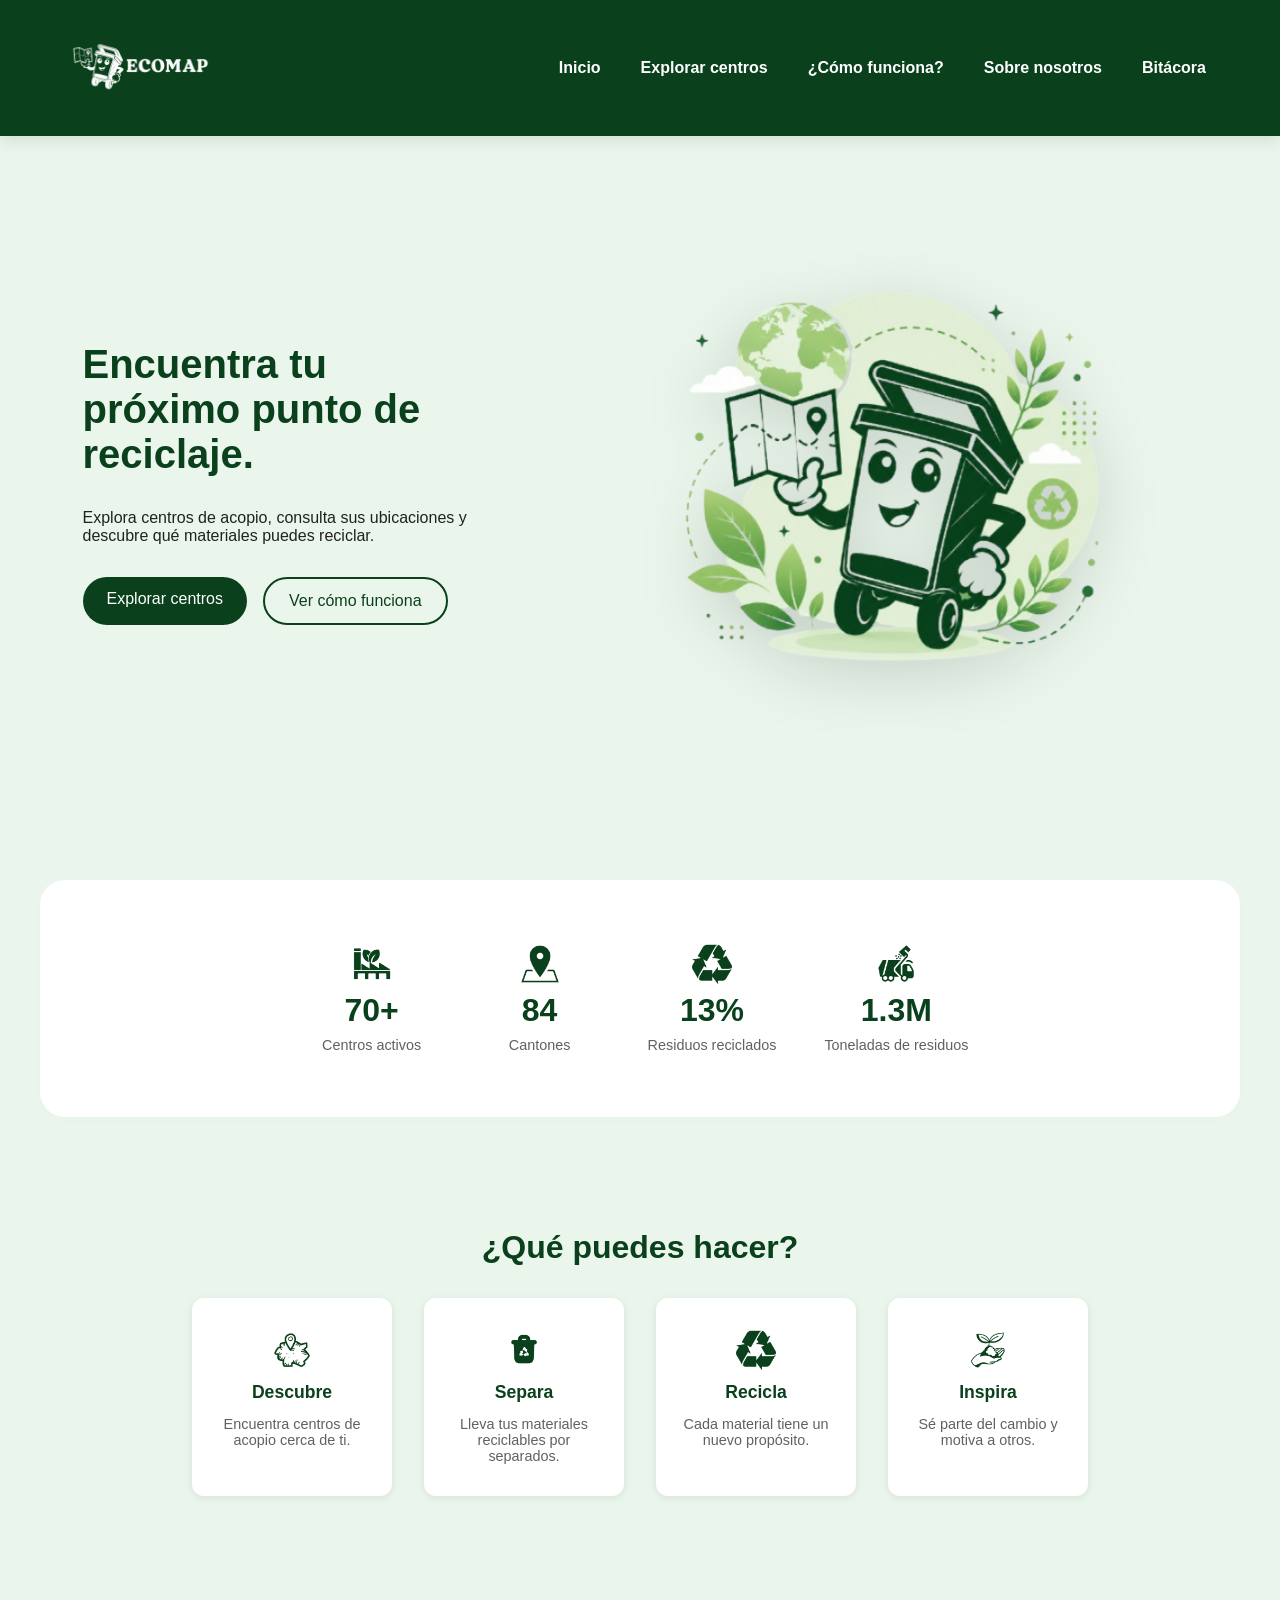
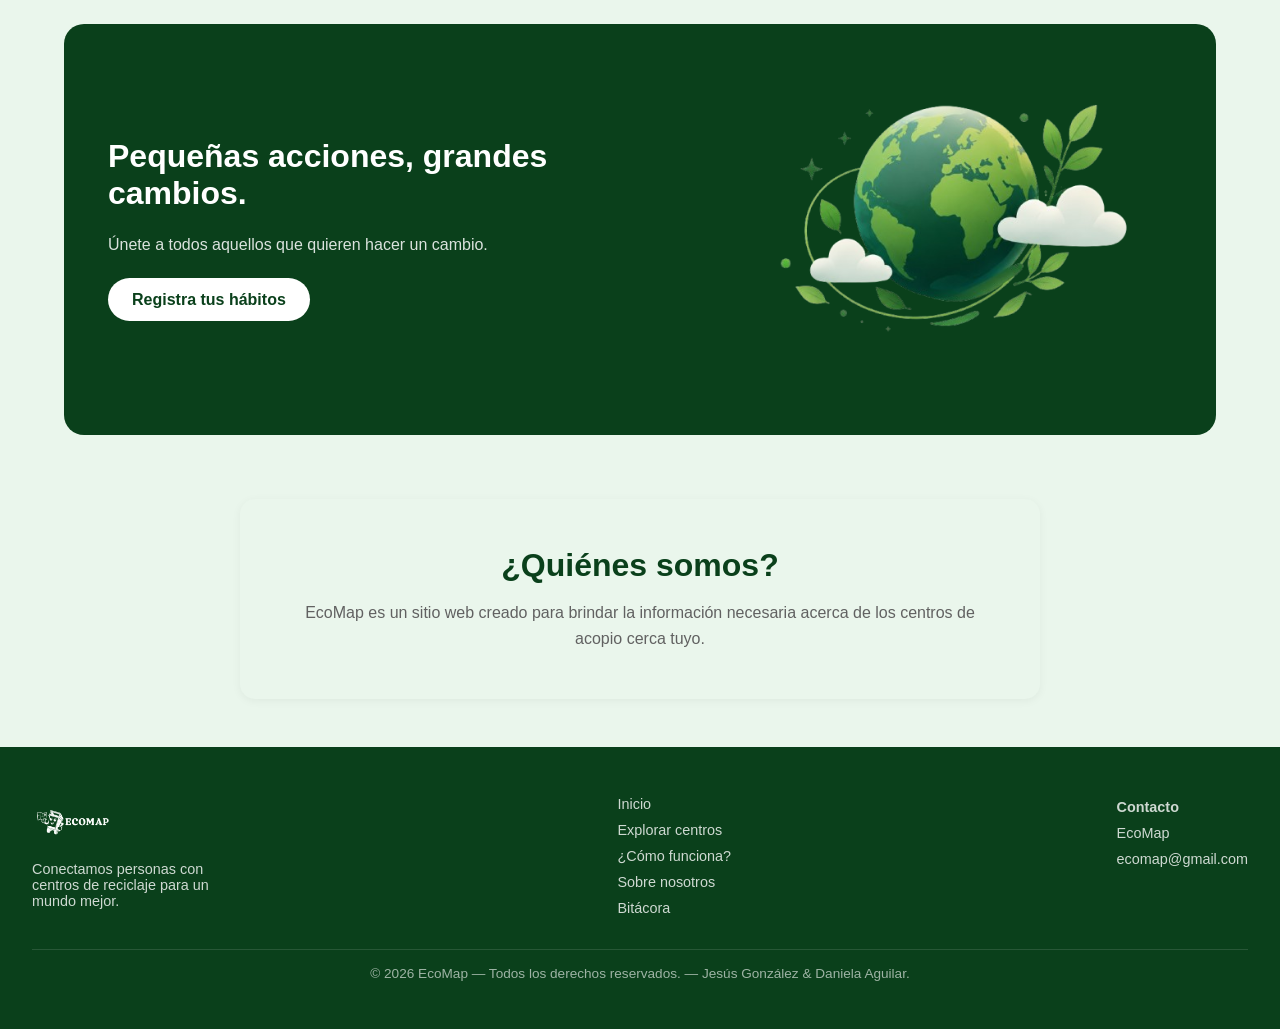
==== index.html @ ddf59d23 "Arreglos y estructura Bitácora" ====
<!DOCTYPE html>
<html lang="es">

<head>
    <meta charset="UTF-8">
    <meta name="viewport" content="width=device-width, initial-scale=1.0">
    <meta name="description" content="EcoMap es un sitio web con información de centros de reciclaje en Costa Rica.">
    <meta name="keywords" content="reciclaje, Costa Rica, EcoMap, centros de acopio, materiales, información">
    <meta name="author" content="Jesús González, Daniela Aguilar">
    <title>EcoMap</title>
    <link rel="icon" type="image/jpeg" href="assets/images/EcoMapPersonaje.jpeg">
    <link rel="stylesheet" href="css/style.css">
    <link rel="stylesheet" href="css/inicio.css">
</head>

<body>
    <header>
        <a href="index.html">
            <img src="assets/images/EcoMapLogo2.png" alt="Logo de EcoMap." width="150" height="100">
        </a>

        <nav class="main-nav">
            <ul>
                <li><a href="index.html">Inicio</a></li>
                <li><a href="explorar.html">Explorar centros</a></li>
                <li><a href="#como-funciona">¿Cómo funciona?</a></li>
                <li><a href="#sobre-nosotros">Sobre nosotros</a></li>
                <li><a href="bitacora.html">Bitácora</a></li>
            </ul>
        </nav>
    </header>

    <main>
        <section id="hero" class="hero">
            <div class="hero-text">
                <h1>Encuentra tu próximo punto de reciclaje.</h1>
                <p>
                    Explora centros de acopio, consulta sus ubicaciones y descubre qué materiales puedes reciclar.
                </p>

                <div class="hero-botones">
                    <a href="explorar.html" class="btn-principal">Explorar centros</a>
                    <a href="#como-funciona" class="btn-secundario">Ver cómo funciona</a>
                </div>
            </div>

            <div class="hero-image">
                <figure class="hero-image">
                    <img src="assets/images/EcoMapHero.png"
                        alt="Imagen del logo de EcoMap, un contenedor de reciclaje con un mapa en la mano." width="600">
                </figure>
            </div>
        </section>

        <section id="estadisticas" class="estadisticas">
            <div class="estadisticas-grid">
                <div class="estadistica-item">
                    <img src="assets/images/IconoCentro.png" width="40">
                    <span><strong>70+</strong></span>
                    <p>Centros activos</p>
                </div>

                <div class="estadistica-item">
                    <img src="assets/images/IconoMapa.png" width="40">
                    <span><strong>84</strong></span>
                    <p>Cantones</p>
                </div>

                <div class="estadistica-item">
                    <img src="assets/images/IconoReciclaje.png" width="40">
                    <span><strong>13%</strong></span>
                    <p>Residuos reciclados</p>
                </div>

                <div class="estadistica-item">
                    <img src="assets/images/IconoCamion.png" width="40">
                    <span><strong>1.3M</strong></span>
                    <p>Toneladas de residuos</p>
                </div>
            </div>
        </section>

        <section id="como-funciona" class="como-funciona">
            <h2>¿Qué puedes hacer?</h2>
            <div class="funciones-grid">
                <div class="funcion-item">
                    <img src="assets/images/IconoLugar.png" width="40">
                    <h3>Descubre</h3>
                    <p>Encuentra centros de acopio cerca de ti.</p>
                </div>

                <div class="funcion-item">
                    <img src="assets/images/IconoContenedor.png" width="40">
                    <h3>Separa</h3>
                    <p>Lleva tus materiales reciclables por separados.</p>
                </div>

                <div class="funcion-item">
                    <img src="assets/images/IconoReciclaje.png" width="40">
                    <h3>Recicla</h3>
                    <p>Cada material tiene un nuevo propósito.</p>
                </div>

                <div class="funcion-item">
                    <img src="assets/images/IconoPlanta.png" width="40">
                    <h3>Inspira</h3>
                    <p>Sé parte del cambio y motiva a otros.</p>
                </div>
            </div>
        </section>

        <section id="mensaje" class="mensaje">
            <div class="mensaje-texto">
                <h2>Pequeñas acciones, grandes cambios.</h2>
                <p>Únete a todos aquellos que quieren hacer un cambio.</p>
                <a href="bitacora.html">Registra tus hábitos</a>
            </div>

            <div class="mensaje-imagen">
                <figure>
                    <img src="assets/images/Planeta.png" alt="Planeta Tierra rodeado de nubes y plantas." width="600">
                </figure>
            </div>
        </section>

        <section id="sobre-nosotros" class="sobre-nosotros">
            <h2>¿Quiénes somos?</h2>
            <p>
                EcoMap es un sitio web creado para brindar la información necesaria acerca
                de los centros de acopio cerca tuyo.
            </p>
        </section>
    </main>

    <footer>
        <div class="footer-logo">
            <img src="assets/images/EcoMapLogo2.png" alt="Logo de EcoMap." width="150" height="100">
            <p>Conectamos personas con centros de reciclaje para un mundo mejor.</p>
        </div>

        <div class="footer-nav">
            <nav>
                <ul>
                    <li><a href="index.html">Inicio</a></li>
                    <li><a href="explorar.html">Explorar centros</a></li>
                    <li><a href="#como-funciona">¿Cómo funciona?</a></li>
                    <li><a href="#sobre-nosotros">Sobre nosotros</a></li>
                    <li><a href="bitacora.html">Bitácora</a></li>
                </ul>
            </nav>
        </div>

        <div class="footer-contacto">
            <address>
                <strong>Contacto</strong><br>
                EcoMap<br>
                ecomap@gmail.com
            </address>
        </div>

        <p class="footer-copyright">© 2026 EcoMap — Todos los derechos reservados. — Jesús González & Daniela Aguilar.
        </p>
    </footer>
</body>

</html>
---- css/style.css ----
:root {
    --verde-oscuro: #0A401B;
    --verde-medio: #2E7D32;
    --verde-claro: #4CAF50;
    --fondo: #EAF6EC;
    --blanco: #FFFFFF;
    --texto-oscuro: #212121;
    --texto-gris: #616161;
}

* {
    margin: 0;
    padding: 0;
    box-sizing: border-box;
}

body {
    font-family: Verdana, Geneva, Tahoma, sans-serif;
    color: var(--texto-oscuro);
    background-color: var(--fondo);
}

/* Header */
header {
    display: flex;
    justify-content: space-between;
    align-items: center;
    background-color: var(--verde-oscuro);
    padding: 1rem 5%;
    position: sticky;
    top: 0;
    z-index: 1000;
    box-shadow: 0 4px 15px rgba(0, 0, 0, 0.1);
}

header img {
    width: 150px;
    height: auto;
}

/* Navegación */
.main-nav ul {
    display: flex;
    list-style: none;
    align-items: center;
    gap: 20px;
}

.main-nav a {
    color: var(--blanco);
    font-weight: bold;
    text-decoration: none;
    padding: 8px 10px;
    border-radius: 6px;
    display: inline-block;
}

.main-nav a:hover {
    background-color: var(--verde-claro);
    color: var(--verde-oscuro);
}

/* Footer */
footer {
    background-color: var(--verde-oscuro);
    color: var(--blanco);
    padding: 3rem 2rem;
    display: flex;
    justify-content: space-between;
    align-items: flex-start;
    flex-wrap: wrap;
    gap: 2rem;
}

.footer-logo img {
    width: 80px;
    height: auto;
    margin-bottom: 0.5rem;
}

.footer-logo p {
    color: var(--blanco);
    opacity: 0.8;
    font-size: 0.9rem;
    max-width: 200px;
}

.footer-nav ul {
    list-style: none;
    padding: 0;
    display: flex;
    flex-direction: column;
    gap: 0.5rem;
}

.footer-nav a {
    color: var(--blanco);
    text-decoration: none;
    font-size: 0.9rem;
    opacity: 0.8;
}

.footer-nav a:hover {
    opacity: 1;
}

.footer-contacto address {
    font-style: normal;
    color: var(--blanco);
    opacity: 0.8;
    font-size: 0.9rem;
    line-height: 1.8;
}

.footer-copyright {
    width: 100%;
    text-align: center;
    font-size: 0.85rem;
    opacity: 0.6;
    padding-top: 1rem;
    border-top: 1px solid rgba(255, 255, 255, 0.2);
}
---- css/inicio.css ----
/* Hero */
.hero {
    display: flex;
    justify-content: center;
    align-items: center;
    gap: 10rem;
    padding: 6rem 2rem;
    position: relative;
    overflow: hidden;
}

.hero-text {
    max-width: 400px;
    display: flex;
    flex-direction: column;
    gap: 2rem;
}

.hero-text h1 {
    font-size: 2.5rem;
    color: var(--verde-oscuro)
}

.hero-image {
    position: relative;
}

.hero-image img {
    width: 90%;
    height: auto;
    filter: drop-shadow(0 15px 30px rgba(0, 0, 0, 0.15));
}

.hero-botones {
    display: flex;
    gap: 1rem;
}

.hero-botones a,
.mensaje-texto a {
    transition: 0.3s ease;
}

.hero-botones a:hover,
.mensaje-texto a:hover {
    transform: translateY(-3px);
}

.hero-botones .btn-principal {
    background-color: var(--verde-oscuro);
    color: var(--blanco);
    padding: 0.8rem 1.5rem;
    border-radius: 25px;
    text-decoration: none;
}

.hero-botones .btn-secundario {
    border: 2px solid var(--verde-oscuro);
    color: var(--verde-oscuro);
    padding: 0.8rem 1.5rem;
    border-radius: 25px;
    text-decoration: none;
}

.hero-botones a:hover {
    opacity: 0.85;
}

/* Estadísticas */
.estadisticas {
    background-color: var(--fondo);
    padding: 3rem 2rem;
}

.estadisticas-grid {
    background-color: var(--blanco);
    padding: 4rem 2rem;
    border-radius: 25px;
    box-shadow: 0 4px 15px rgba(0, 0, 0, 0.01);
    display: flex;
    justify-content: center;
    gap: 3rem;
    max-width: 1200px;
    margin: 0 auto;
}

.estadistica-item {
    display: flex;
    flex-direction: column;
    align-items: center;
    gap: 0.5rem;
    text-align: center;
    min-width: 120px;
}

.estadistica-item strong {
    font-size: 2rem;
    color: var(--verde-oscuro);
}

.estadistica-item p {
    color: var(--texto-gris);
    font-size: 0.9rem;
}

/* Como funciona */
.como-funciona {
    background-color: var(--fondo);
    padding: 4rem 2rem;
    text-align: center;
}

.como-funciona h2 {
    font-size: 2rem;
    color: var(--verde-oscuro);
    margin-bottom: 2rem;
}

.como-funciona .funciones-grid {
    display: flex;
    justify-content: center;
    gap: 2rem;
    flex-wrap: wrap;
}

.como-funciona .funcion-item {
    background-color: var(--blanco);
    border-radius: 12px;
    padding: 2rem 1.5rem;
    max-width: 200px;
    display: flex;
    flex-direction: column;
    align-items: center;
    gap: 0.8rem;
    box-shadow: 0 2px 8px rgba(0, 0, 0, 0.08);
    transition: 0.3s ease;
}

.funcion-item:hover {
    transform: translateY(-8px);
    box-shadow: 0 12px 25px rgba(0, 0, 0, 0.12);
}

.como-funciona .funcion-item h3 {
    color: var(--verde-oscuro);
    font-size: 1.1rem;
}

.como-funciona .funcion-item p {
    color: var(--texto-gris);
    font-size: 0.9rem;
    text-align: center;
}

/* Mensaje */
.mensaje {
    background-color: var(--verde-oscuro);
    padding: 1rem;
    border-radius: 20px;
    margin: 4rem;
    display: flex;
    justify-content: space-around;
    align-items: center;
}

.mensaje-texto {
    max-width: 50%;
    display: flex;
    flex-direction: column;
    gap: 1.5rem;
}

.mensaje-texto h2 {
    font-size: 2rem;
    color: var(--blanco);
}

.mensaje-texto p {
    color: var(--blanco);
    opacity: 0.85;
}

.mensaje-texto a {
    background-color: var(--blanco);
    color: var(--verde-oscuro);
    padding: 0.8rem 1.5rem;
    border-radius: 25px;
    text-decoration: none;
    font-weight: bold;
    align-self: flex-start;
}

.mensaje-texto a:hover {
    opacity: 0.85;
}

.mensaje-imagen {
    max-width: 40%;
}

.mensaje-imagen img {
    width: 100%;
    height: auto;
}

/* Sobre nosotros */
.sobre-nosotros {
    background-color: var(--fondo);
    padding: 3rem;
    border-radius: 15px;
    box-shadow: 0 2px 10px rgba(0, 0, 0, 0.05);
    text-align: center;
    max-width: 800px;
    margin: 3rem auto;
}

.sobre-nosotros h2 {
    font-size: 2rem;
    color: var(--verde-oscuro);
    margin-bottom: 1rem;
}

.sobre-nosotros p {
    color: var(--texto-gris);
    line-height: 1.6;
}
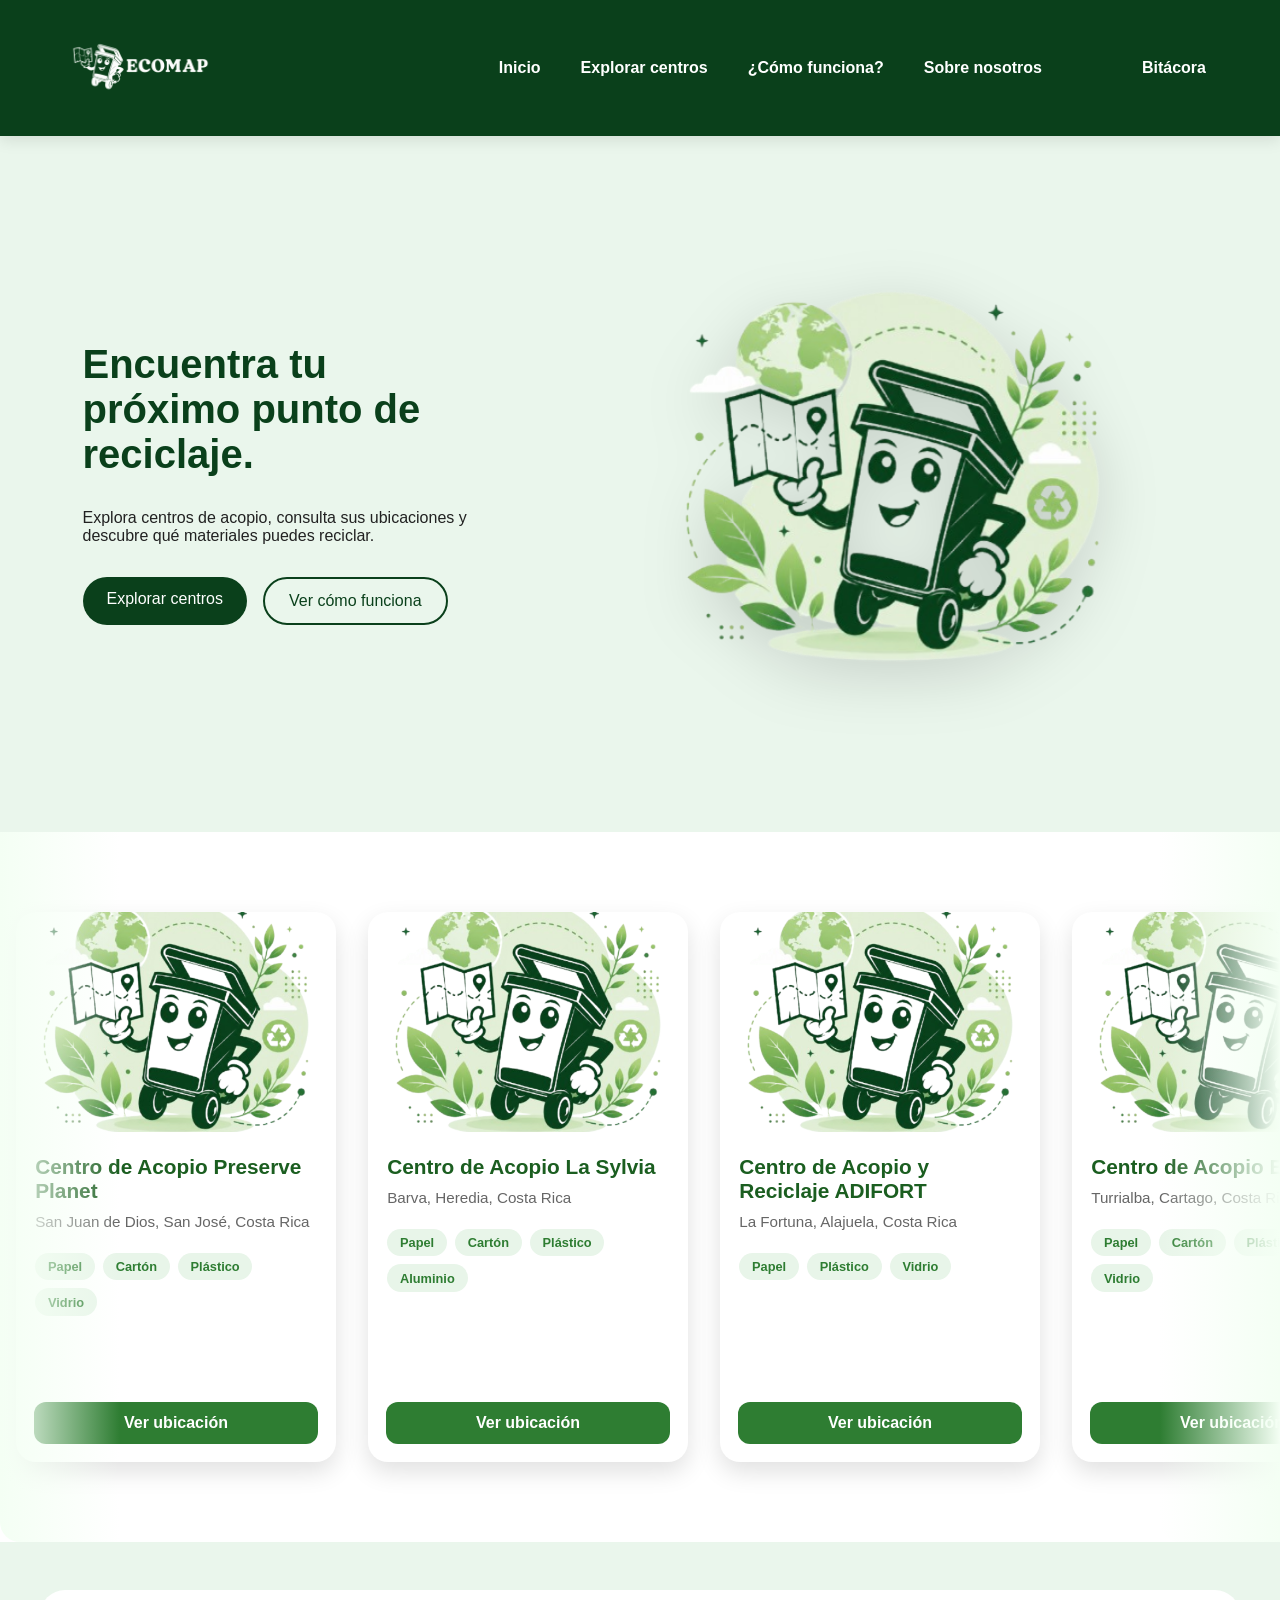
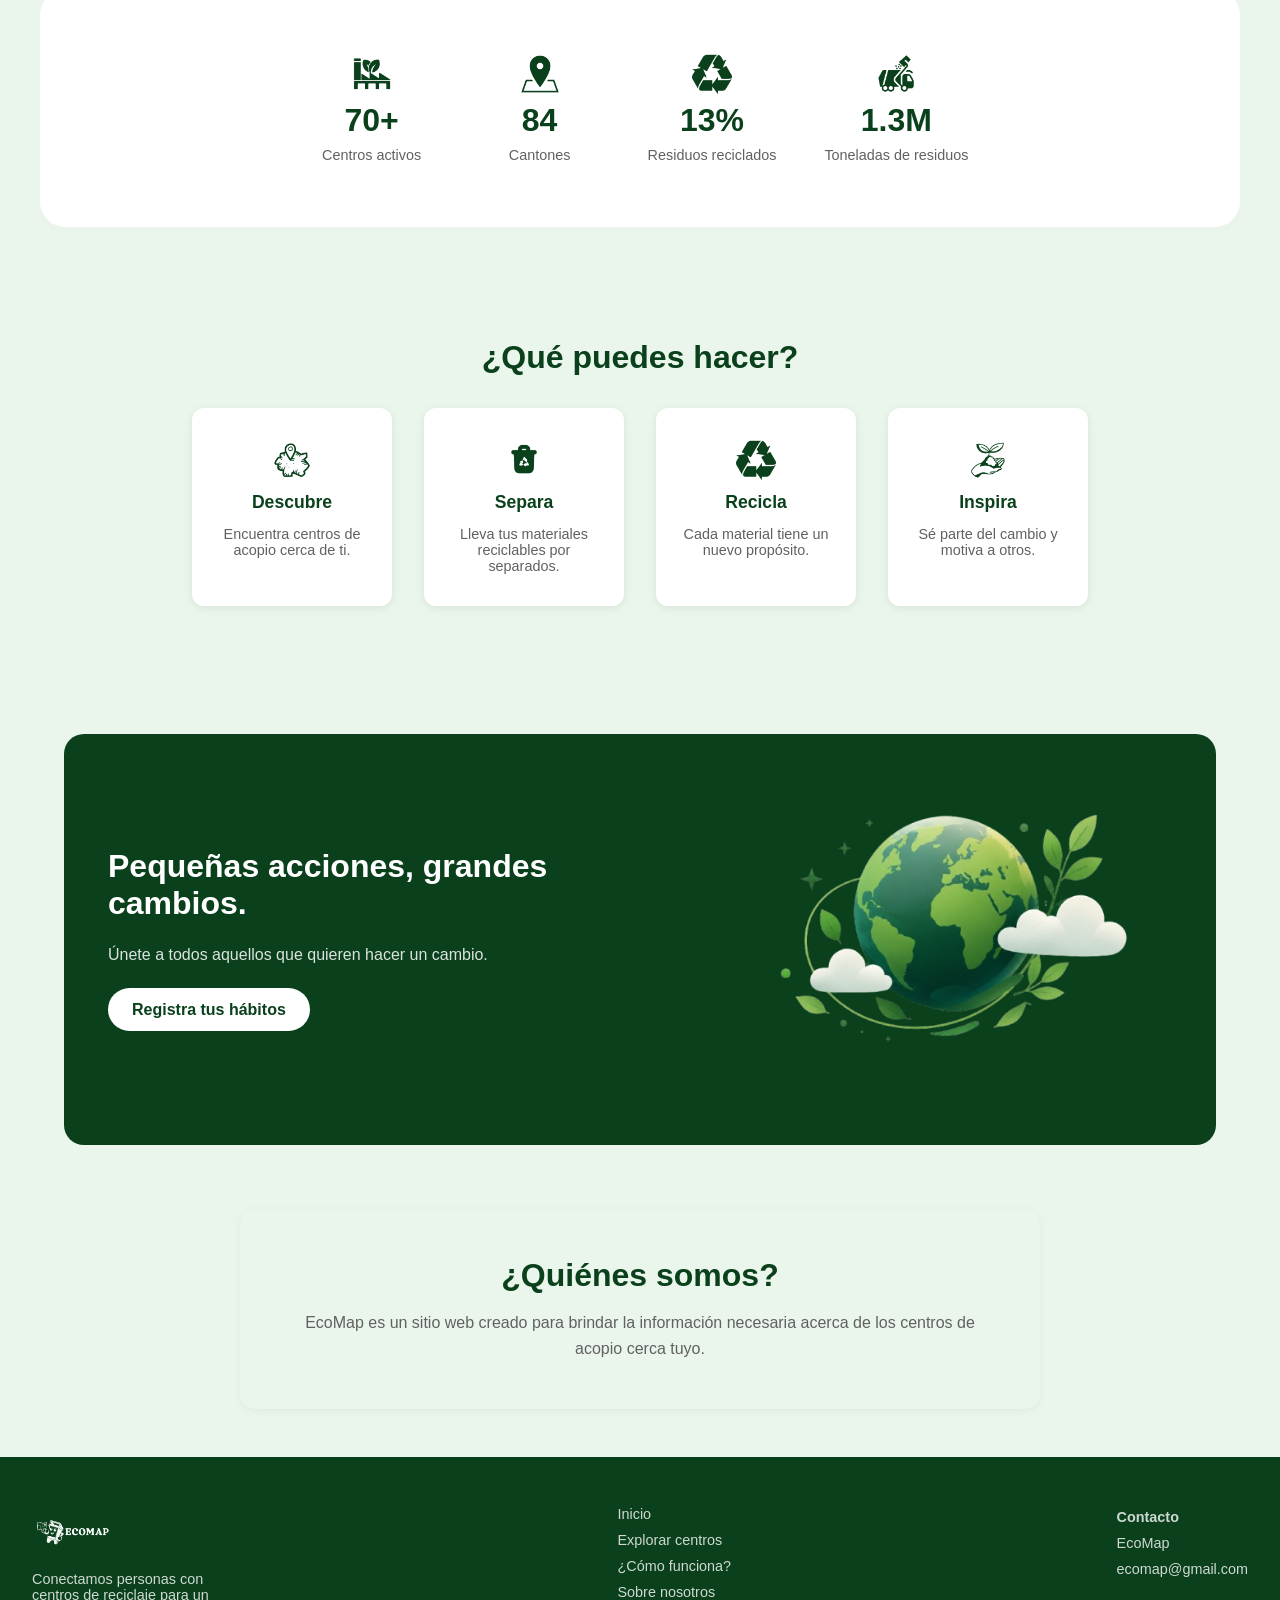
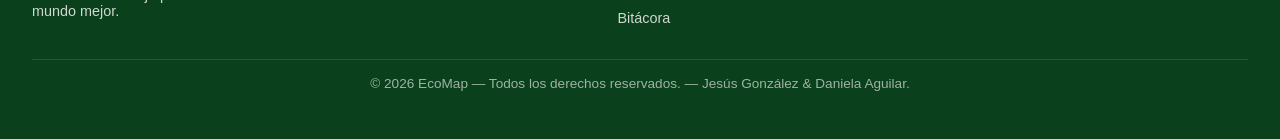
==== commit 7e582b9e: "Add js al index y add filtros" ====
--- a/index.html
+++ b/index.html
@@ -24,7 +24,7 @@
                 <li><a href="index.html">Inicio</a></li>
                 <li><a href="explorar.html">Explorar centros</a></li>
                 <li><a href="#como-funciona">¿Cómo funciona?</a></li>
-                <li><a href="#sobre-nosotros">Sobre nosotros</a></li>
+                <li><a href="#sobre-nosotros">Sobre nosotros</  a></li>
                 <li><a href="bitacora.html">Bitácora</a></li>
             </ul>
         </nav>
@@ -51,6 +51,11 @@
                 </figure>
             </div>
         </section>
+
+        <section class = "centros-destacados">
+            <div id="centros"></div>
+        </section>
+        
 
         <section id="estadisticas" class="estadisticas">
             <div class="estadisticas-grid">
@@ -161,6 +166,7 @@
         <p class="footer-copyright">© 2026 EcoMap — Todos los derechos reservados. — Jesús González & Daniela Aguilar.
         </p>
     </footer>
+    <script src="js/index.js"></script>
 </body>
 
 </html>
--- a/css/inicio.css
+++ b/css/inicio.css
@@ -65,7 +65,200 @@
 .hero-botones a:hover {
     opacity: 0.85;
 }
-
+/* =========================
+   CENTROS DESTACADOS
+========================= */
+
+.centros-destacados {
+    position: relative;
+    overflow: hidden;
+    padding: 4rem 0;
+    background: var(--blanco);
+}
+
+/* Efecto de difuminado lateral */
+.centros-destacados::before,
+.centros-destacados::after {
+    content: "";
+    position: absolute;
+    top: 0;
+    width: 120px;
+    height: 100%;
+    z-index: 5;
+    pointer-events: none;
+    border-radius:  0 0  0 20px;
+}
+
+
+.centros-destacados::before {
+    left: 0;
+    background: linear-gradient(
+        to right,
+        #f4fff4,
+        transparent
+    );
+}
+
+.centros-destacados::after {
+    right: 0;
+    background: linear-gradient(
+        to left,
+        #f4fff4,
+        transparent
+    );
+}
+
+/* Contenedor principal */
+
+#centros {
+    display: flex;
+    gap: 2rem;
+    width: max-content;
+    padding: 1rem;
+    animation: scroll 30s linear infinite;
+}
+
+#centros:hover {
+    animation-play-state: paused;
+}
+
+/* Tarjetas */
+
+.carta {
+    width: 320px;
+    min-height: 550px; /* todas iguales */
+
+    background: #fff;
+    border-radius: 20px;
+    overflow: hidden;
+
+    display: flex;
+    flex-direction: column;
+
+    flex-shrink: 0;
+
+    box-shadow: 0 10px 25px rgba(0, 0, 0, 0.12);
+    transition: all 0.3s ease;
+}
+
+.carta:hover {
+    transform: translateY(-8px);
+    box-shadow: 0 15px 35px rgba(0, 0, 0, 0.18);
+}
+
+/* Imagen */
+
+.carta img {
+    width: 100%;
+    height: 220px;
+    object-fit: cover;
+
+    transition: transform .5s ease;
+}
+
+.carta:hover img {
+    transform: scale(1.08);
+}
+
+/* Enlace */
+
+.carta-link {
+    text-decoration: none;
+    color: inherit;
+}
+
+/* Información */
+
+.carta-info {
+    padding: 1.2rem;
+}
+
+.carta-info h3 {
+    color: #1b5e20;
+    margin-bottom: .5rem;
+    font-size: 1.3rem;
+}
+
+.carta-ubicacion {
+    color: #666;
+    line-height: 1.5;
+    font-size: .95rem;
+}
+
+/* Materiales */
+
+.materiales {
+    display: flex;
+    flex-wrap: wrap;
+    gap: .5rem;
+    padding: 0 1.2rem 1rem;
+}
+
+.materiales span {
+    background: #e8f5e9;
+    color: #2e7d32;
+
+    padding: .4rem .8rem;
+
+    border-radius: 999px;
+
+    font-size: .8rem;
+    font-weight: 600;
+}
+
+/* Botón */
+
+.botton-mapa {
+    margin-top: auto;
+
+    display: block;
+
+    margin-left: 18px;
+    margin-right: 18px;
+    margin-bottom: 18px;
+
+    text-align: center;
+    background: #2e7d32;
+    color: white;
+    text-decoration: none;
+    padding: 12px;
+    border-radius: 12px;
+    font-weight: 600;
+    transition: 0.3s;
+}
+
+.botton-mapa:hover {
+    transform: scale(1.03);
+}
+
+/* Animación infinita */
+
+@keyframes scroll {
+    from {
+        transform: translateX(0);
+    }
+
+    to {
+        transform: translateX(-50%);
+    }
+}
+
+/* Responsive */
+
+@media (max-width: 768px) {
+
+    .carta {
+        width: 280px;
+    }
+
+    .carta img {
+        height: 180px;
+    }
+
+    #centros {
+        gap: 1rem;
+    }
+}
 /* Estadísticas */
 .estadisticas {
     background-color: var(--fondo);
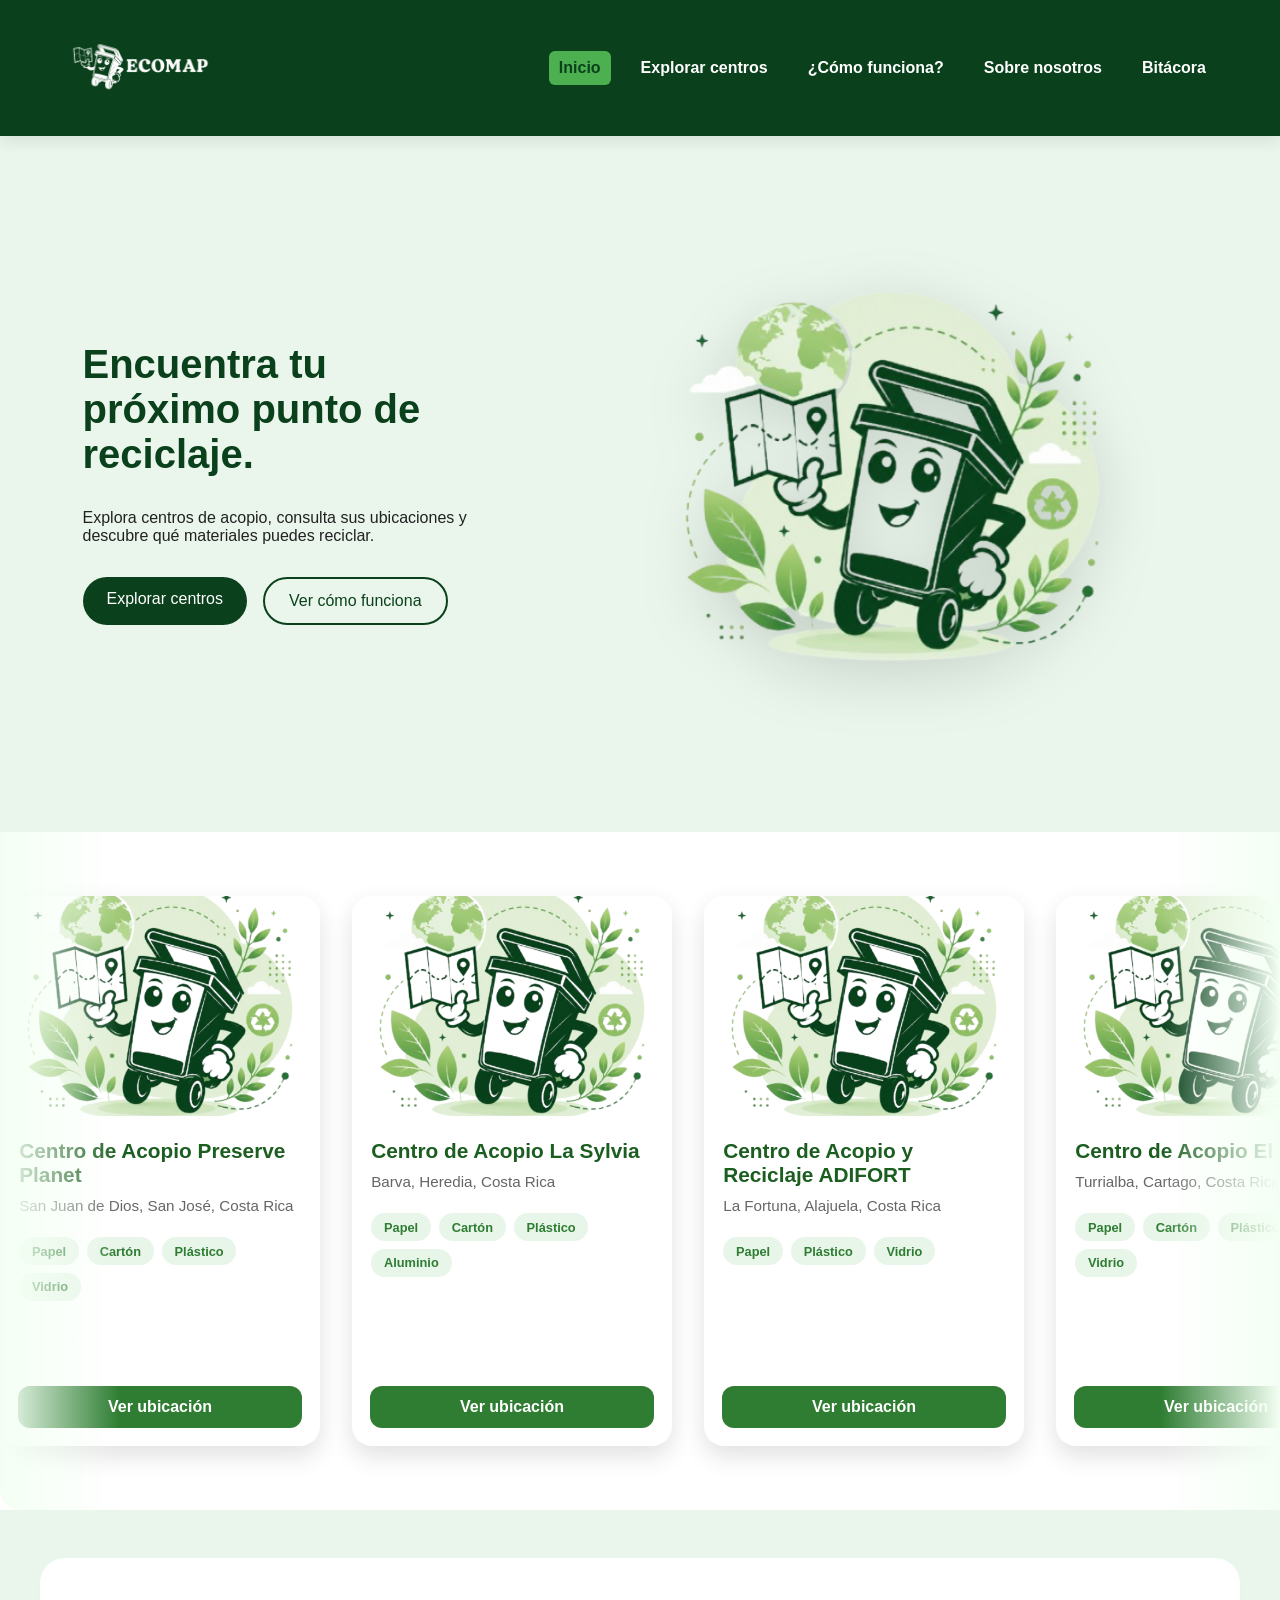
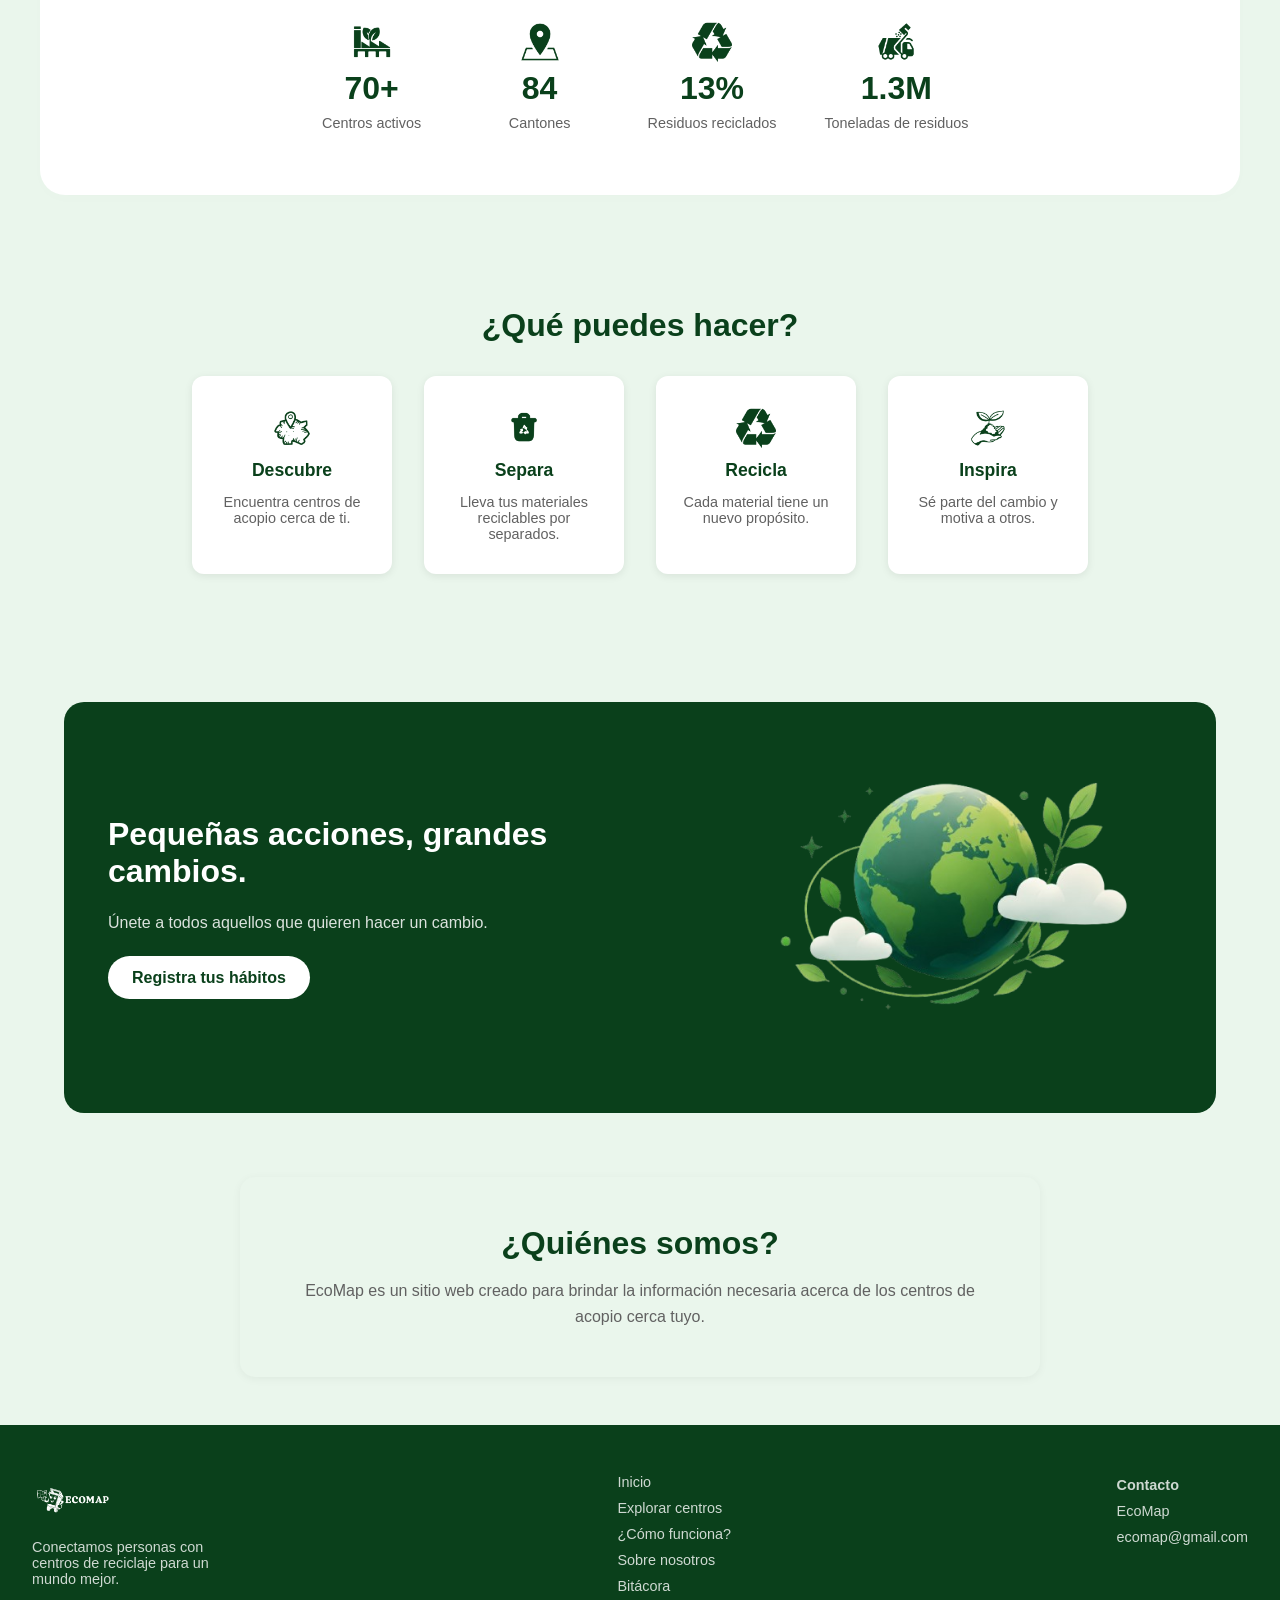
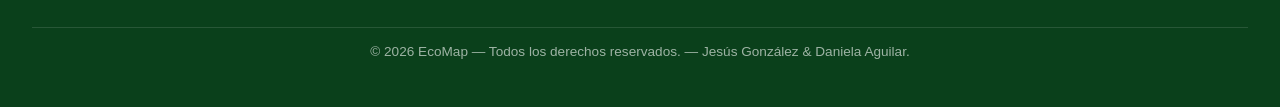
==== commit 6d45eef1: "Se arreglaron bugs html y css" ====
--- a/index.html
+++ b/index.html
@@ -21,10 +21,10 @@
 
         <nav class="main-nav">
             <ul>
-                <li><a href="index.html">Inicio</a></li>
+                <li class="active"><a href="index.html">Inicio</a></li>
                 <li><a href="explorar.html">Explorar centros</a></li>
                 <li><a href="#como-funciona">¿Cómo funciona?</a></li>
-                <li><a href="#sobre-nosotros">Sobre nosotros</  a></li>
+                <li><a href="#sobre-nosotros">Sobre nosotros</a></li>
                 <li><a href="bitacora.html">Bitácora</a></li>
             </ul>
         </nav>
--- a/css/inicio.css
+++ b/css/inicio.css
@@ -1,3 +1,8 @@
+.main-nav ul li.active a {
+    background-color: var(--verde-claro);
+    color: var(--verde-oscuro);
+
+}
 /* Hero */
 .hero {
     display: flex;
@@ -114,8 +119,8 @@
     display: flex;
     gap: 2rem;
     width: max-content;
-    padding: 1rem;
-    animation: scroll 30s linear infinite;
+    animation: scroll 20s linear infinite;
+    will-change: transform;
 }
 
 #centros:hover {
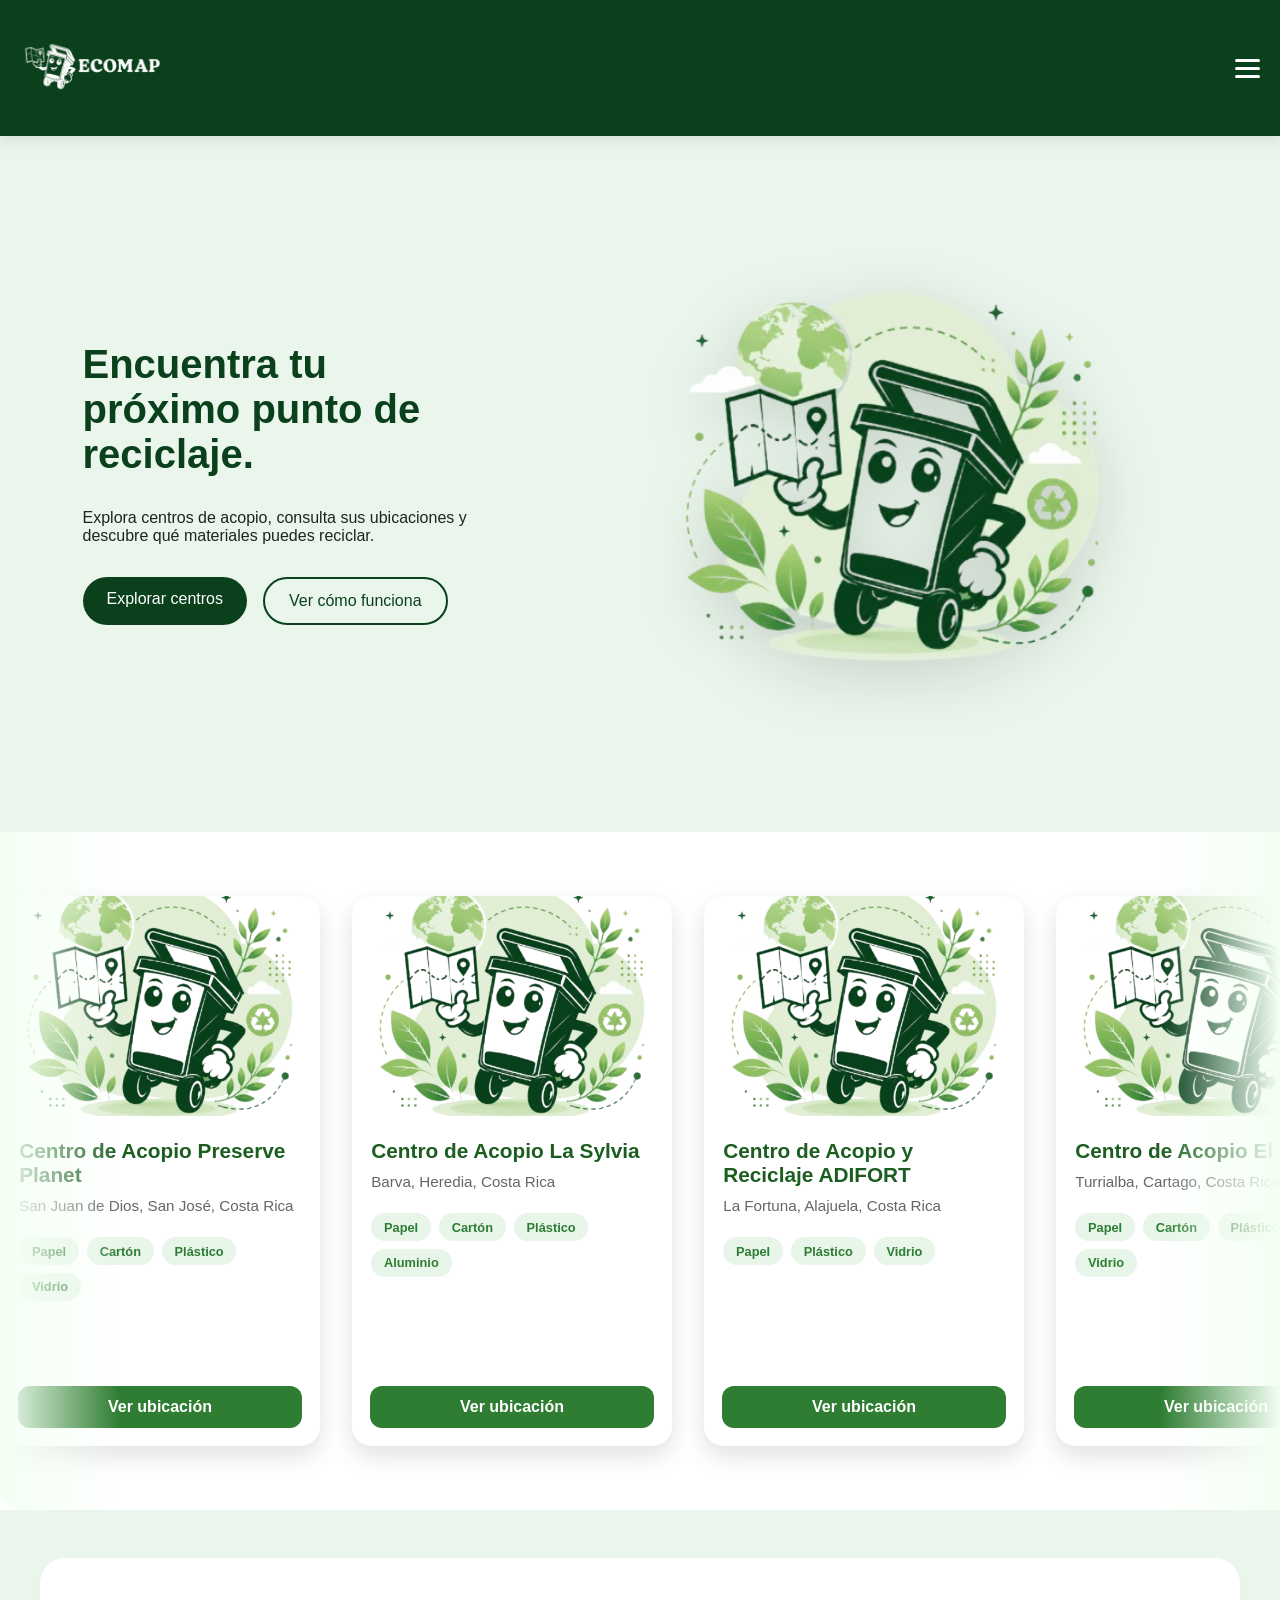
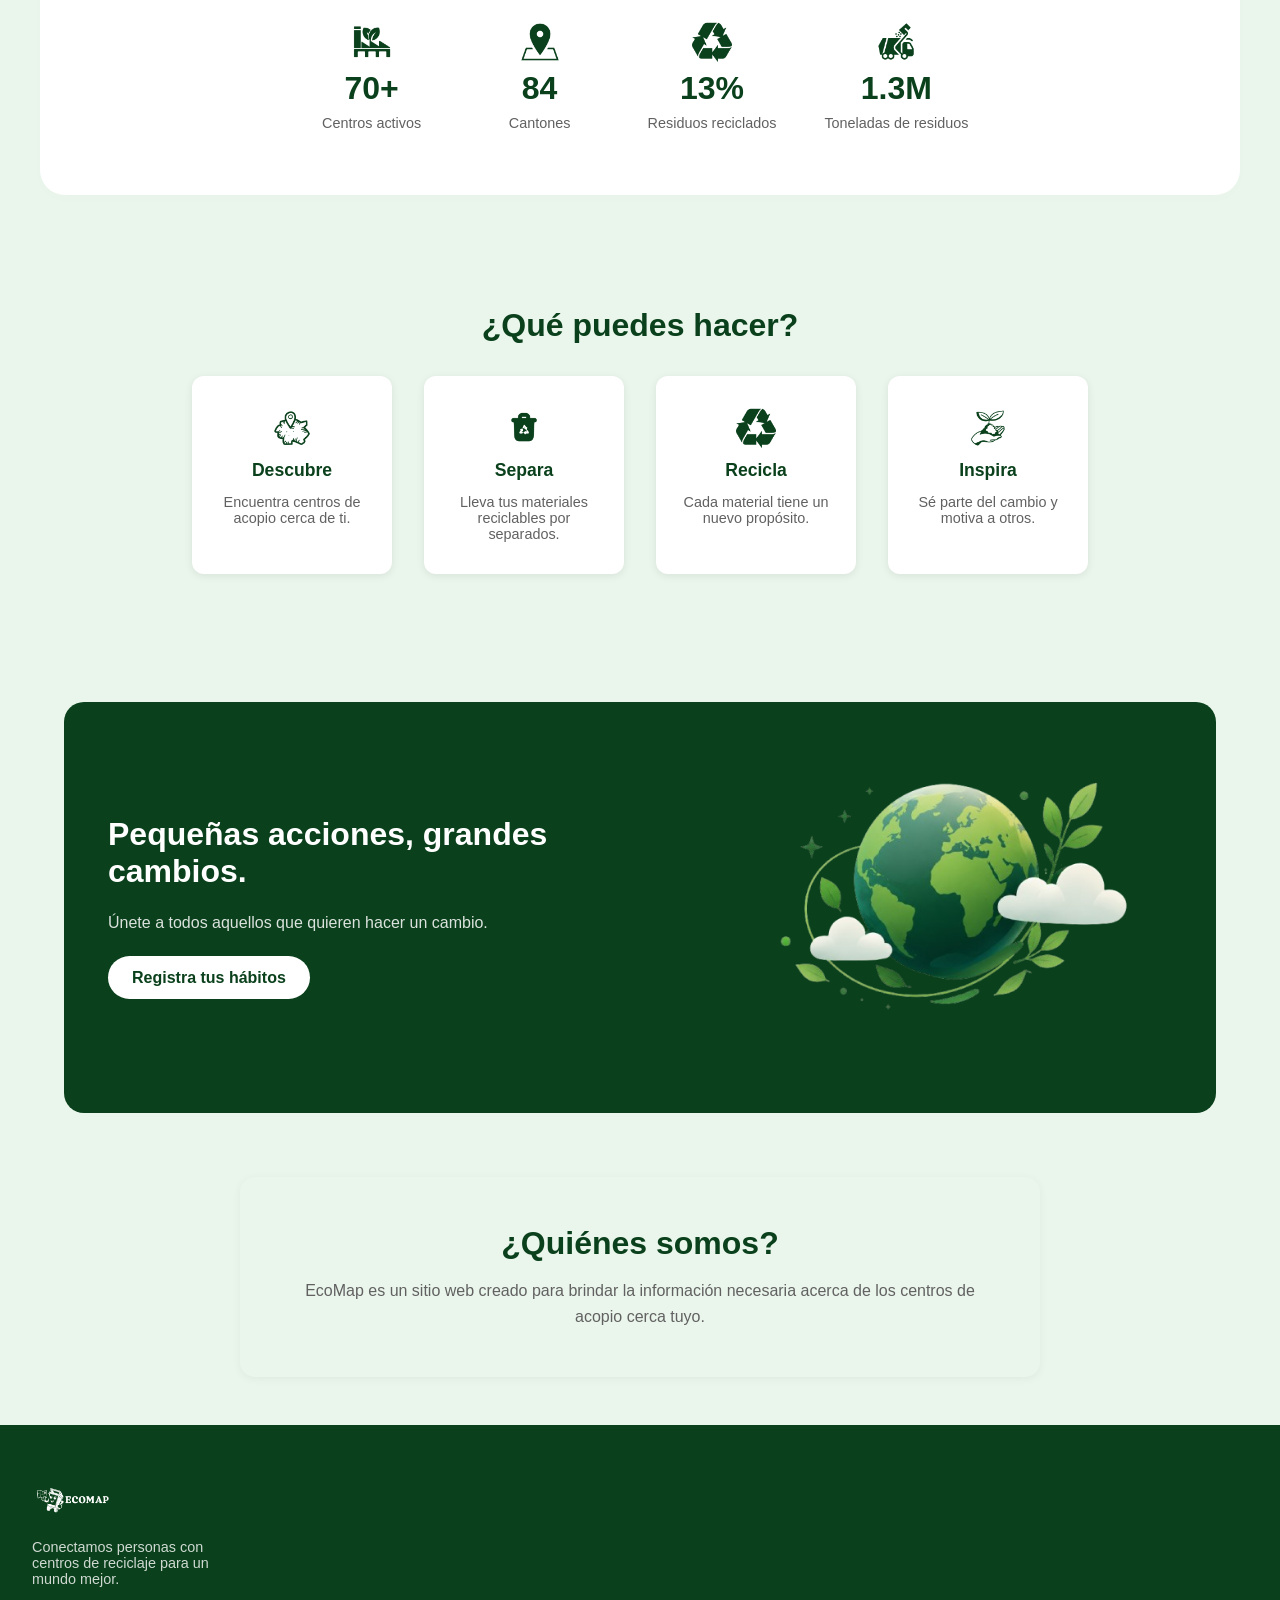
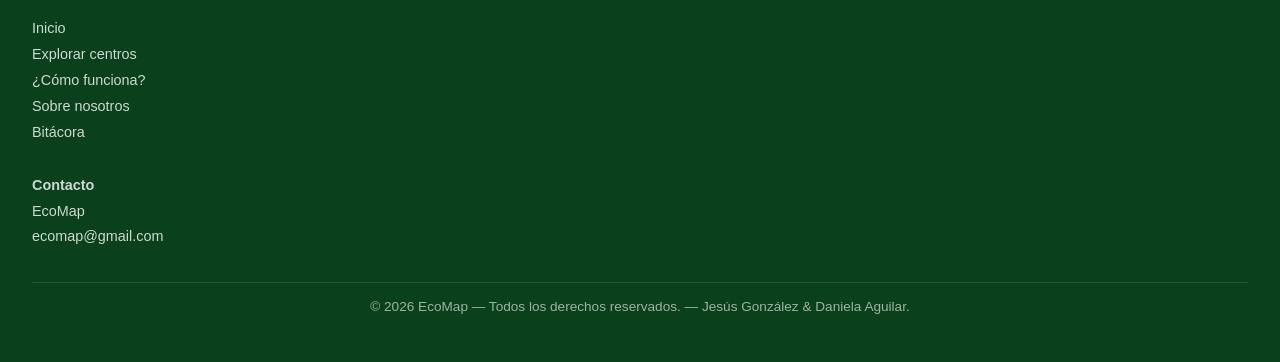
==== commit 4b5e9b04: "Agregar responsive" ====
--- a/index.html
+++ b/index.html
@@ -18,6 +18,12 @@
         <a href="index.html">
             <img src="assets/images/EcoMapLogo2.png" alt="Logo de EcoMap." width="150" height="100">
         </a>
+        
+        <button class="hamburguesa" id="btnHamburguesa">
+            <span></span>
+            <span></span>
+            <span></span>
+        </button>
 
         <nav class="main-nav">
             <ul>
--- a/css/style.css
+++ b/css/style.css
@@ -119,4 +119,64 @@
     opacity: 0.6;
     padding-top: 1rem;
     border-top: 1px solid rgba(255, 255, 255, 0.2);
-}+}
+
+/* Responsive */
+.hamburguesa {
+    display: none;
+    flex-direction: column;
+    gap: 5px;
+    background: none;
+    border: none;
+    cursor: pointer;
+    padding: 4px;
+}
+
+.hamburguesa span {
+    display: block;
+    width: 25px;
+    height: 3px;
+    background-color: var(--blanco);
+    border-radius: 3px;
+    transition: 0.3s ease;
+}
+
+/* Mostramos el botón hamburguesa */
+    .hamburguesa {
+        display: flex;
+    }
+
+    /* Ocultamos el menú por defecto en celular */
+    .main-nav {
+        display: none;
+        width: 100%;
+    }
+
+    /* Cuando el nav tiene la clase "abierto", se muestra */
+    .main-nav.abierto {
+        display: block;
+    }
+
+    /* El header en columna */
+    header {
+        flex-wrap: wrap;
+        padding: 1rem;
+        gap: 0.5rem;
+    }
+
+    /* Los links del menú en columna */
+    .main-nav ul {
+        flex-direction: column;
+        gap: 0.3rem;
+        padding: 0.5rem 0;
+    }
+
+    .main-nav a {
+        display: block;
+        padding: 0.6rem 0.5rem;
+    }
+
+    /* Footer apilado */
+    footer {
+        flex-direction: column;
+    }
--- a/css/inicio.css
+++ b/css/inicio.css
@@ -421,4 +421,102 @@
 .sobre-nosotros p {
     color: var(--texto-gris);
     line-height: 1.6;
+}
+
+/*  Tablet (768px)  */
+@media (max-width: 768px) {
+
+    /* Hero apilado verticalmente */
+    .hero {
+        flex-direction: column;
+        padding: 3rem 1.5rem;
+        gap: 2rem;
+        text-align: center;
+    }
+
+    .hero-text {
+        max-width: 100%;
+        align-items: center;
+    }
+
+    .hero-image {
+        max-width: 60%;
+        margin: 0 auto;
+    }
+
+    /* Estadísticas en 2 columnas */
+    .estadisticas-grid {
+        gap: 1rem;
+        flex-wrap: wrap;
+    }
+
+    .estadistica-item {
+        min-width: 40%;
+    }
+
+    /* Tarjetas de cómo funciona en 2 columnas */
+    .funciones-grid {
+        gap: 1rem;
+    }
+
+    /* Mensaje apilado */
+    .mensaje {
+        flex-direction: column;
+        margin: 2rem 1rem;
+        text-align: center;
+    }
+
+    .mensaje-texto {
+        max-width: 100%;
+        align-items: center;
+    }
+
+    .mensaje-imagen {
+        max-width: 60%;
+        margin: 0 auto;
+    }
+}
+
+/*  Celular (480px)  */
+@media (max-width: 480px) {
+
+    /* Hero más compacto */
+    .hero {
+        padding: 2rem 1rem;
+    }
+
+    .hero-text h1 {
+        font-size: 1.8rem;
+    }
+
+    .hero-image {
+        max-width: 80%;
+    }
+
+    /* Estadísticas en 1 columna */
+    .estadistica-item {
+        min-width: 80%;
+    }
+
+    /* Tarjetas de cómo funciona en 1 columna */
+    .funcion-item {
+        max-width: 100%;
+        width: 100%;
+    }
+
+    /* Mensaje más compacto */
+    .mensaje {
+        margin: 1rem;
+        padding: 2rem 1rem;
+    }
+
+    .mensaje-imagen {
+        max-width: 80%;
+    }
+
+    /* Sobre nosotros */
+    .sobre-nosotros {
+        margin: 1rem;
+        padding: 2rem 1rem;
+    }
 }
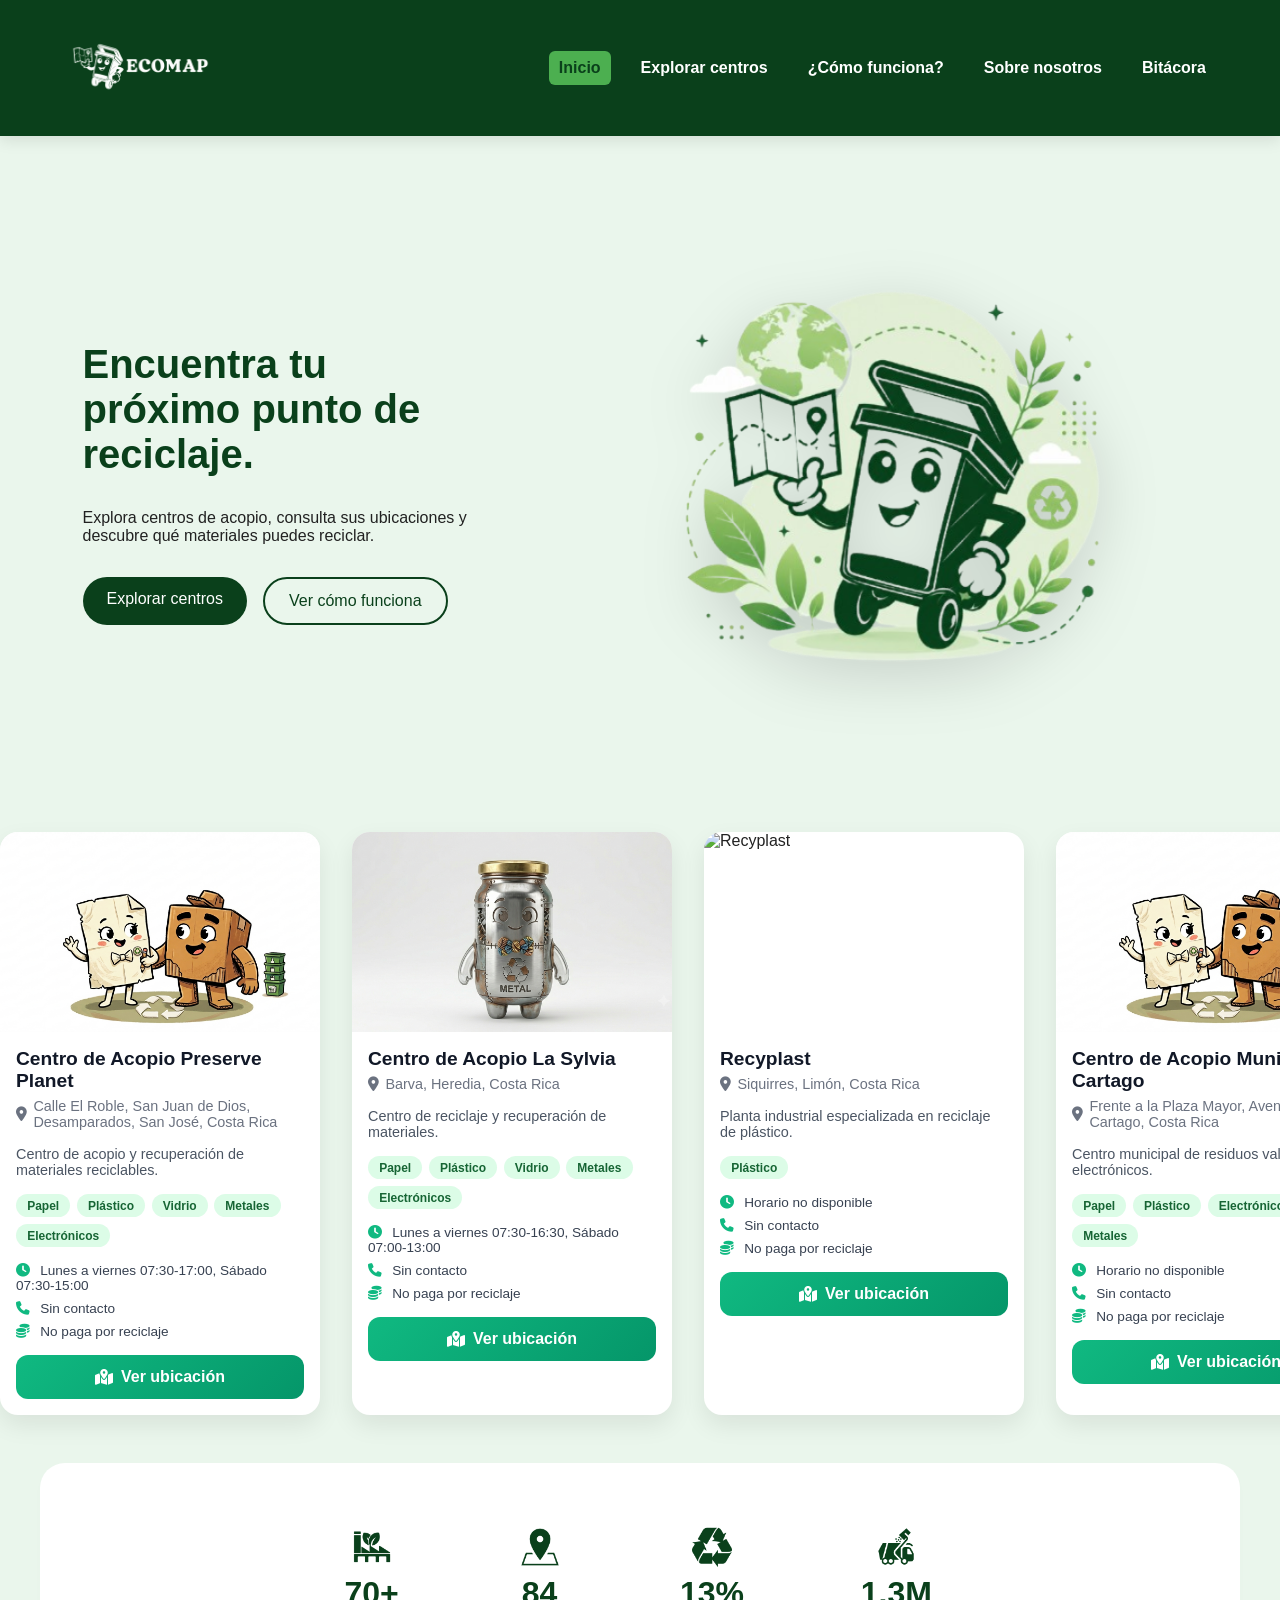
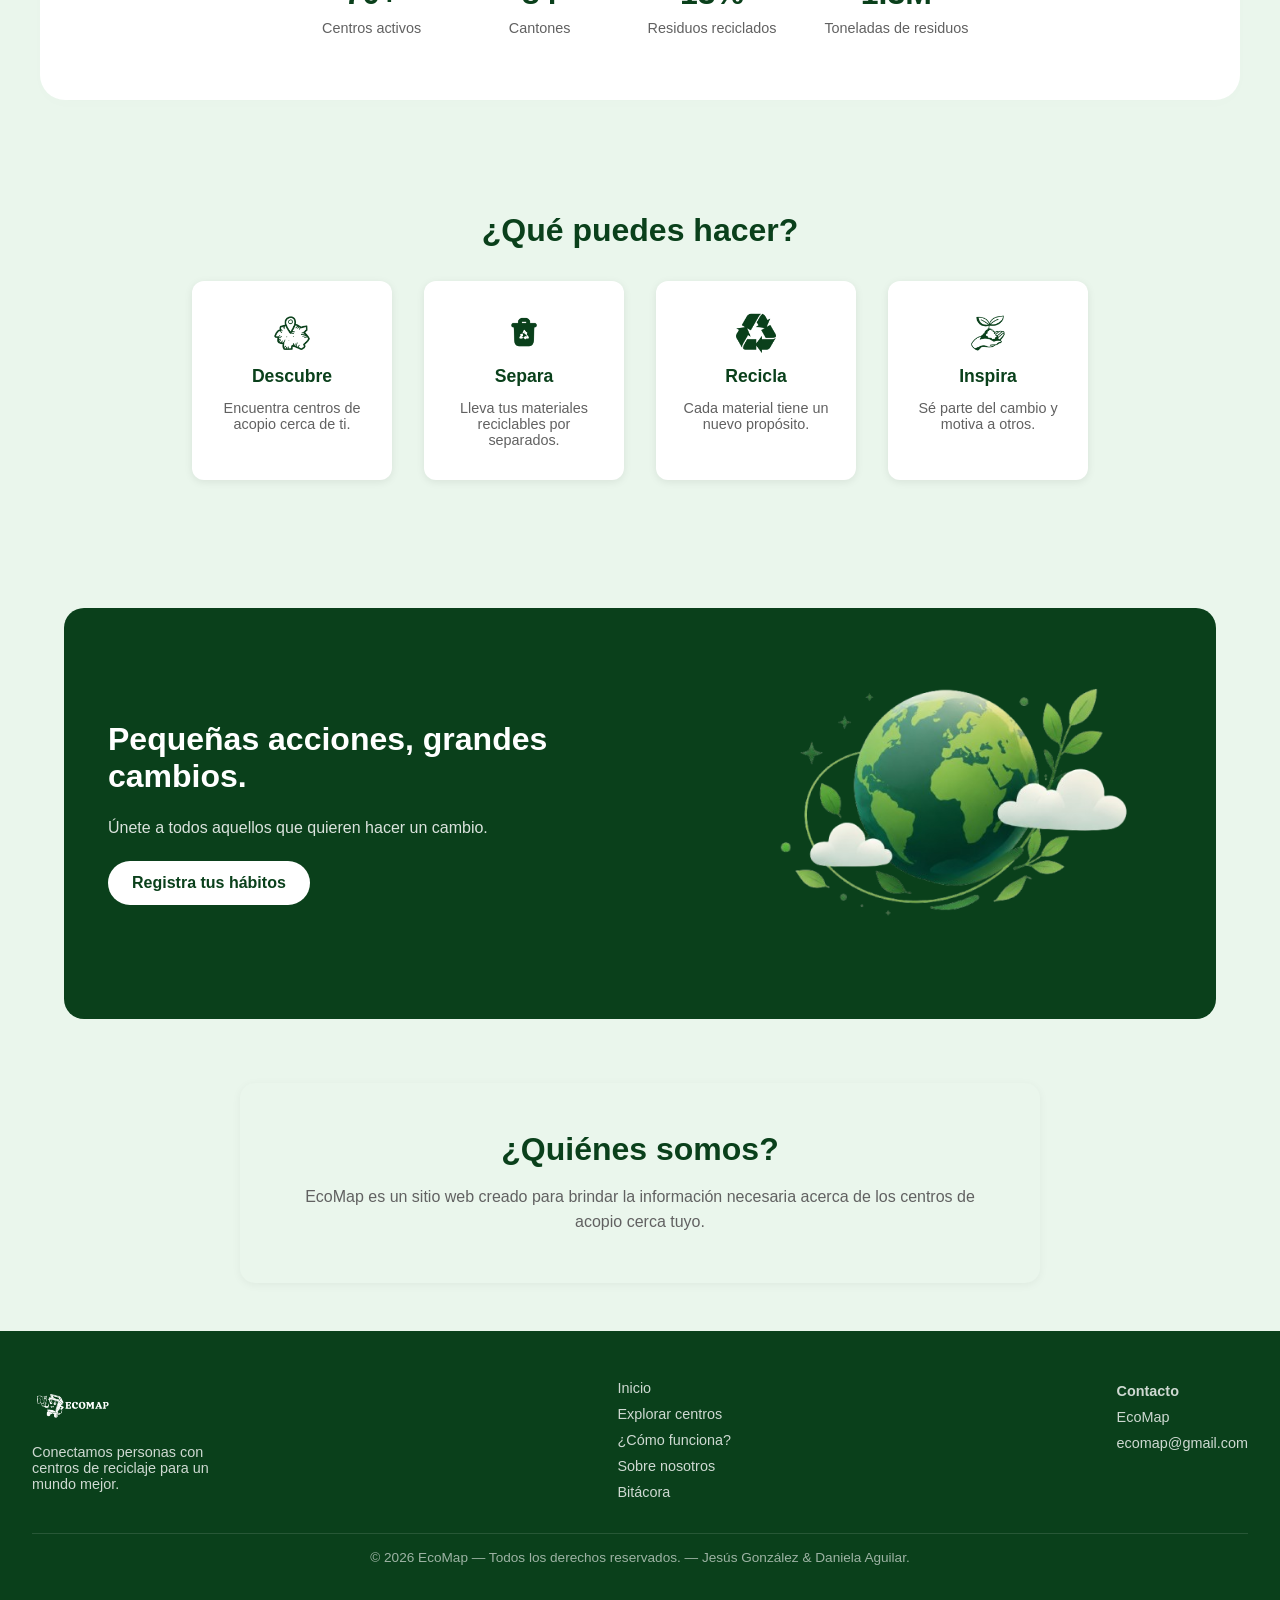
==== commit 4b2d64a5: "Arreglo del Json" ====
--- a/index.html
+++ b/index.html
@@ -9,6 +9,7 @@
     <meta name="author" content="Jesús González, Daniela Aguilar">
     <title>EcoMap</title>
     <link rel="icon" type="image/jpeg" href="assets/images/EcoMapPersonaje.jpeg">
+    <link rel="stylesheet" href="https://cdnjs.cloudflare.com/ajax/libs/font-awesome/6.5.0/css/all.min.css">
     <link rel="stylesheet" href="css/style.css">
     <link rel="stylesheet" href="css/inicio.css">
 </head>
--- a/css/style.css
+++ b/css/style.css
@@ -122,6 +122,7 @@
 }
 
 /* Responsive */
+/* ── Hamburguesa (oculta por defecto en desktop) ── */
 .hamburguesa {
     display: none;
     flex-direction: column;
@@ -132,6 +133,7 @@
     padding: 4px;
 }
 
+/* Las 3 líneas del ícono */
 .hamburguesa span {
     display: block;
     width: 25px;
@@ -141,30 +143,33 @@
     transition: 0.3s ease;
 }
 
-/* Mostramos el botón hamburguesa */
+/*  Tablet (768px) */
+@media (max-width: 768px) {
+
+    /* Mostramos el botón hamburguesa */
     .hamburguesa {
         display: flex;
     }
 
-    /* Ocultamos el menú por defecto en celular */
+    /* Ocultamos el menú por defecto */
     .main-nav {
         display: none;
         width: 100%;
     }
 
-    /* Cuando el nav tiene la clase "abierto", se muestra */
+    /* Cuando tiene la clase abierto, se muestra */
     .main-nav.abierto {
         display: block;
     }
 
-    /* El header en columna */
+    /* Header en columna */
     header {
         flex-wrap: wrap;
         padding: 1rem;
         gap: 0.5rem;
     }
 
-    /* Los links del menú en columna */
+    /* Links del menú en columna */
     .main-nav ul {
         flex-direction: column;
         gap: 0.3rem;
@@ -180,3 +185,33 @@
     footer {
         flex-direction: column;
     }
+}
+
+/*  Celular (480px) */
+@media (max-width: 480px) {
+
+    header {
+        padding: 0.8rem;
+    }
+
+    header img {
+        width: 100px;
+    }
+
+    .main-nav a {
+        font-size: 0.9rem;
+    }
+
+    footer {
+        padding: 2rem 1rem;
+        gap: 1.5rem;
+    }
+
+    .footer-logo p {
+        font-size: 0.8rem;
+    }
+
+    .footer-copyright {
+        font-size: 0.75rem;
+    }
+}
--- a/css/inicio.css
+++ b/css/inicio.css
@@ -70,171 +70,164 @@
 .hero-botones a:hover {
     opacity: 0.85;
 }
-/* =========================
-   CENTROS DESTACADOS
-========================= */
-
-.centros-destacados {
-    position: relative;
-    overflow: hidden;
-    padding: 4rem 0;
-    background: var(--blanco);
-}
-
-/* Efecto de difuminado lateral */
-.centros-destacados::before,
-.centros-destacados::after {
-    content: "";
-    position: absolute;
-    top: 0;
-    width: 120px;
-    height: 100%;
-    z-index: 5;
-    pointer-events: none;
-    border-radius:  0 0  0 20px;
-}
-
-
-.centros-destacados::before {
-    left: 0;
-    background: linear-gradient(
-        to right,
-        #f4fff4,
-        transparent
-    );
-}
-
-.centros-destacados::after {
-    right: 0;
-    background: linear-gradient(
-        to left,
-        #f4fff4,
-        transparent
-    );
-}
-
-/* Contenedor principal */
-
+
+/* =========================
+   CONTENEDOR GENERAL
+========================= */
 #centros {
     display: flex;
     gap: 2rem;
     width: max-content;
-    animation: scroll 20s linear infinite;
-    will-change: transform;
+    animation: scroll 25s linear infinite;
 }
 
 #centros:hover {
     animation-play-state: paused;
 }
 
-/* Tarjetas */
-
+/* =========================
+   CARD PRINCIPAL
+========================= */
 .carta {
     width: 320px;
-    min-height: 550px; /* todas iguales */
-
-    background: #fff;
-    border-radius: 20px;
+    background: #ffffff;
+    border-radius: 18px;
     overflow: hidden;
 
     display: flex;
     flex-direction: column;
 
-    flex-shrink: 0;
-
-    box-shadow: 0 10px 25px rgba(0, 0, 0, 0.12);
+    box-shadow: 0 10px 25px rgba(0,0,0,0.08);
     transition: all 0.3s ease;
 }
 
 .carta:hover {
     transform: translateY(-8px);
-    box-shadow: 0 15px 35px rgba(0, 0, 0, 0.18);
-}
-
-/* Imagen */
-
-.carta img {
-    width: 100%;
-    height: 220px;
-    object-fit: cover;
-
-    transition: transform .5s ease;
-}
-
-.carta:hover img {
-    transform: scale(1.08);
-}
-
-/* Enlace */
-
+    box-shadow: 0 18px 40px rgba(0,0,0,0.15);
+}
+
+/* =========================
+   LINK PRINCIPAL
+========================= */
 .carta-link {
     text-decoration: none;
     color: inherit;
 }
 
-/* Información */
-
+/* =========================
+   IMAGEN
+========================= */
+.carta-img {
+    width: 100%;
+    height: 200px;
+    overflow: hidden;
+}
+
+.carta-img img {
+    width: 100%;
+    height: 100%;
+    object-fit: cover;
+    transition: transform 0.4s ease;
+}
+
+.carta:hover .carta-img img {
+    transform: scale(1.08);
+}
+
+/* =========================
+   INFO
+========================= */
 .carta-info {
-    padding: 1.2rem;
+    padding: 1rem;
 }
 
 .carta-info h3 {
-    color: #1b5e20;
-    margin-bottom: .5rem;
-    font-size: 1.3rem;
+    font-size: 1.2rem;
+    margin-bottom: .4rem;
+    color: #111827;
 }
 
 .carta-ubicacion {
-    color: #666;
-    line-height: 1.5;
-    font-size: .95rem;
-}
-
-/* Materiales */
-
+    font-size: .9rem;
+    color: #6b7280;
+    display: flex;
+    align-items: center;
+    gap: .4rem;
+}
+
+/* =========================
+   DESCRIPCIÓN
+========================= */
+.descripcion {
+    font-size: .9rem;
+    color: #4b5563;
+    margin: 0 1rem 1rem;
+}
+
+/* =========================
+   MATERIALES
+========================= */
 .materiales {
     display: flex;
     flex-wrap: wrap;
+    gap: .4rem;
+    padding: 0 1rem 1rem;
+}
+
+.materiales span {
+    background: #dcfce7;
+    color: #166534;
+    padding: .3rem .7rem;
+    border-radius: 999px;
+    font-size: .75rem;
+    font-weight: 600;
+}
+
+/* =========================
+   INFO CENTRO
+========================= */
+.info-centro {
+    padding: 0 1rem;
+    display: flex;
+    flex-direction: column;
     gap: .5rem;
-    padding: 0 1.2rem 1rem;
-}
-
-.materiales span {
-    background: #e8f5e9;
-    color: #2e7d32;
-
-    padding: .4rem .8rem;
-
-    border-radius: 999px;
-
-    font-size: .8rem;
+    font-size: .85rem;
+    color: #374151;
+}
+
+.info-centro i {
+    margin-right: .4rem;
+    color: #10b981;
+}
+
+/* =========================
+   BOTÓN MAPA
+========================= */
+.boton-mapa {
+    margin: 1rem;
+    padding: .8rem;
+
+    display: flex;
+    justify-content: center;
+    align-items: center;
+    gap: .5rem;
+
+    background: linear-gradient(135deg, #10b981, #059669);
+    color: white;
+
+    border-radius: 12px;
+    text-decoration: none;
     font-weight: 600;
-}
-
-/* Botón */
-
-.botton-mapa {
-    margin-top: auto;
-
-    display: block;
-
-    margin-left: 18px;
-    margin-right: 18px;
-    margin-bottom: 18px;
-
-    text-align: center;
-    background: #2e7d32;
-    color: white;
-    text-decoration: none;
-    padding: 12px;
-    border-radius: 12px;
-    font-weight: 600;
-    transition: 0.3s;
-}
-
-.botton-mapa:hover {
-    transform: scale(1.03);
-}
+
+    transition: all 0.3s ease;
+}
+
+.boton-mapa:hover {
+    transform: scale(1.04);
+    filter: brightness(1.1);
+}
+
+
 
 /* Animación infinita */
 
@@ -519,4 +512,5 @@
         margin: 1rem;
         padding: 2rem 1rem;
     }
-}+}
+
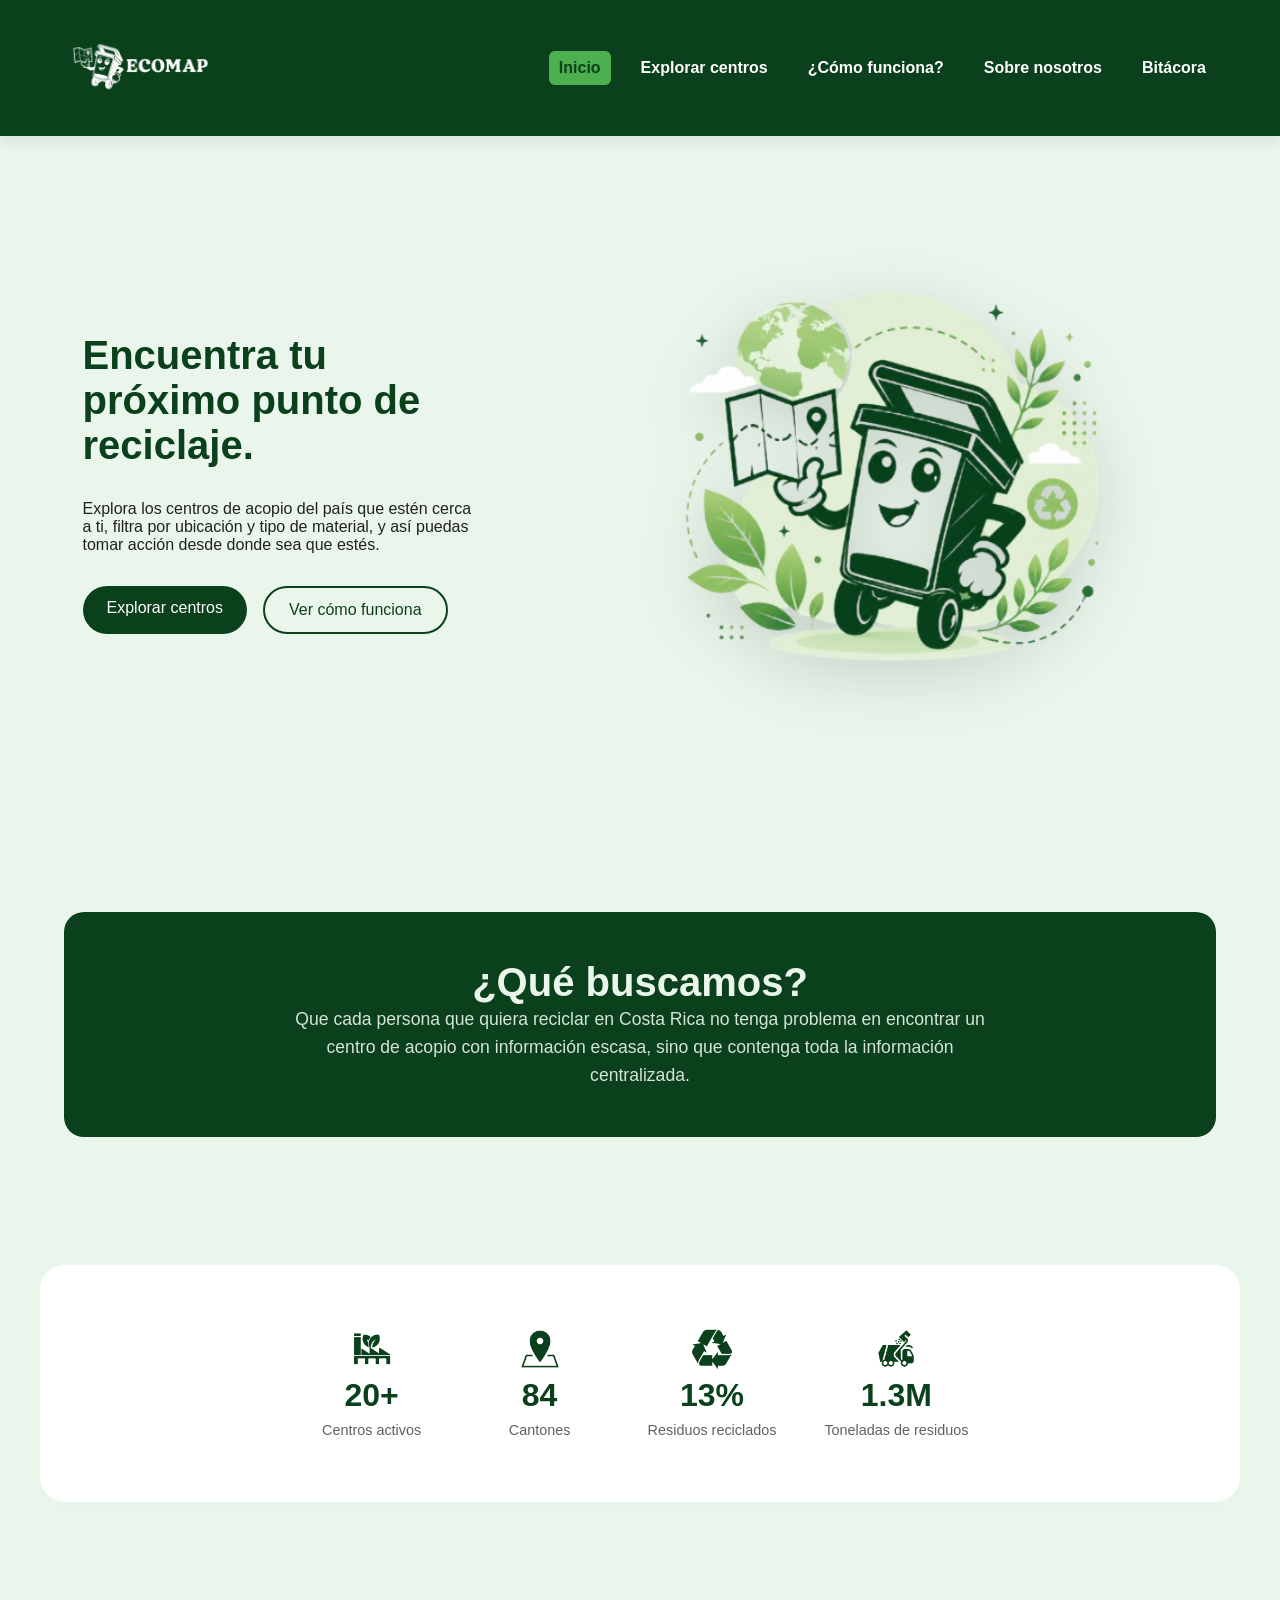
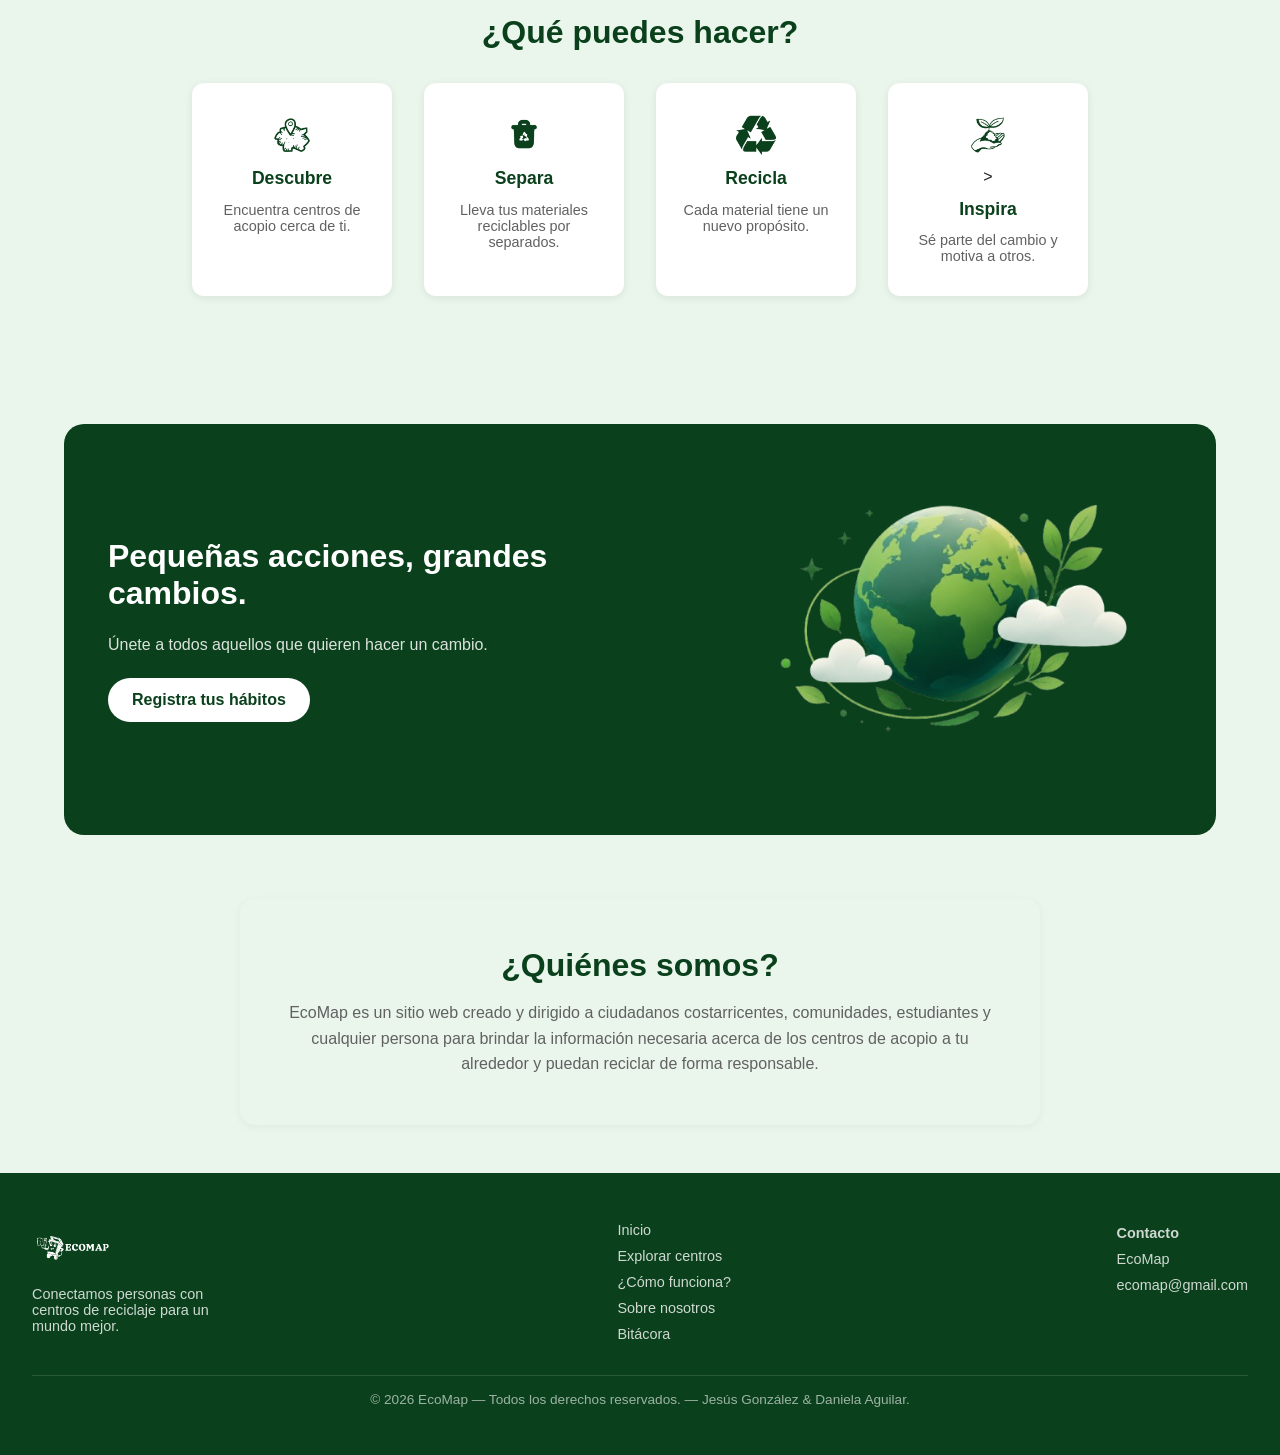
==== commit 66c553e4: "Correcciones y mejoras generales" ====
--- a/index.html
+++ b/index.html
@@ -19,7 +19,7 @@
         <a href="index.html">
             <img src="assets/images/EcoMapLogo2.png" alt="Logo de EcoMap." width="150" height="100">
         </a>
-        
+
         <button class="hamburguesa" id="btnHamburguesa">
             <span></span>
             <span></span>
@@ -42,7 +42,9 @@
             <div class="hero-text">
                 <h1>Encuentra tu próximo punto de reciclaje.</h1>
                 <p>
-                    Explora centros de acopio, consulta sus ubicaciones y descubre qué materiales puedes reciclar.
+                    Explora los centros de acopio del país que estén cerca a ti, filtra por ubicación y tipo de
+                    material,
+                    y así puedas tomar acción desde donde sea que estés.
                 </p>
 
                 <div class="hero-botones">
@@ -59,33 +61,41 @@
             </div>
         </section>
 
-        <section class = "centros-destacados">
+        <section id="problema" class="problema">
+            <h2>¿Qué buscamos?</h2>
+            <p>
+                Que cada persona que quiera reciclar en Costa Rica no tenga problema en encontrar
+                un centro de acopio con información escasa, sino que contenga toda la información centralizada.
+            </p>
+        </section>
+
+        <section class="centros-destacados">
             <div id="centros"></div>
         </section>
-        
+
 
         <section id="estadisticas" class="estadisticas">
             <div class="estadisticas-grid">
                 <div class="estadistica-item">
-                    <img src="assets/images/IconoCentro.png" width="40">
-                    <span><strong>70+</strong></span>
+                    <img src="assets/images/IconoCentro.png" width="40" alt="Ícono de centro de reciclaje">
+                    <span><strong>20+</strong></span>
                     <p>Centros activos</p>
                 </div>
 
                 <div class="estadistica-item">
-                    <img src="assets/images/IconoMapa.png" width="40">
+                    <img src="assets/images/IconoMapa.png" width="40" alt="Ícono de mapa">
                     <span><strong>84</strong></span>
                     <p>Cantones</p>
                 </div>
 
                 <div class="estadistica-item">
-                    <img src="assets/images/IconoReciclaje.png" width="40">
+                    <img src="assets/images/IconoReciclaje.png" width="40" alt="Ícono de reciclaje">
                     <span><strong>13%</strong></span>
                     <p>Residuos reciclados</p>
                 </div>
 
                 <div class="estadistica-item">
-                    <img src="assets/images/IconoCamion.png" width="40">
+                    <img src="assets/images/IconoCamion.png" width="40" alt="Ícono de camión">
                     <span><strong>1.3M</strong></span>
                     <p>Toneladas de residuos</p>
                 </div>
@@ -96,25 +106,25 @@
             <h2>¿Qué puedes hacer?</h2>
             <div class="funciones-grid">
                 <div class="funcion-item">
-                    <img src="assets/images/IconoLugar.png" width="40">
+                    <img src="assets/images/IconoLugar.png" width="40"  alt="Ícono de ubicación">
                     <h3>Descubre</h3>
                     <p>Encuentra centros de acopio cerca de ti.</p>
                 </div>
 
                 <div class="funcion-item">
-                    <img src="assets/images/IconoContenedor.png" width="40">
+                    <img src="assets/images/IconoContenedor.png" width="40" alt="Ícono de contenedor">
                     <h3>Separa</h3>
                     <p>Lleva tus materiales reciclables por separados.</p>
                 </div>
 
                 <div class="funcion-item">
-                    <img src="assets/images/IconoReciclaje.png" width="40">
+                    <img src="assets/images/IconoReciclaje.png" width="40" alt="Ícono de reciclaje">
                     <h3>Recicla</h3>
                     <p>Cada material tiene un nuevo propósito.</p>
                 </div>
 
                 <div class="funcion-item">
-                    <img src="assets/images/IconoPlanta.png" width="40">
+                    <img src="assets/images/IconoPlanta.png" width="40" alt="Ícono de planta">>
                     <h3>Inspira</h3>
                     <p>Sé parte del cambio y motiva a otros.</p>
                 </div>
@@ -138,8 +148,9 @@
         <section id="sobre-nosotros" class="sobre-nosotros">
             <h2>¿Quiénes somos?</h2>
             <p>
-                EcoMap es un sitio web creado para brindar la información necesaria acerca
-                de los centros de acopio cerca tuyo.
+                EcoMap es un sitio web creado y dirigido a ciudadanos costarricentes, comunidades, estudiantes
+                y cualquier persona para brindar la información necesaria acerca de los centros de acopio a tu alrededor
+                y puedan reciclar de forma responsable.
             </p>
         </section>
     </main>
--- a/css/inicio.css
+++ b/css/inicio.css
@@ -3,6 +3,7 @@
     color: var(--verde-oscuro);
 
 }
+
 /* Hero */
 .hero {
     display: flex;
@@ -72,7 +73,7 @@
 }
 
 /* =========================
-   CONTENEDOR GENERAL
+CONTENEDOR GENERAL
 ========================= */
 #centros {
     display: flex;
@@ -86,7 +87,7 @@
 }
 
 /* =========================
-   CARD PRINCIPAL
+CARD PRINCIPAL
 ========================= */
 .carta {
     width: 320px;
@@ -97,17 +98,17 @@
     display: flex;
     flex-direction: column;
 
-    box-shadow: 0 10px 25px rgba(0,0,0,0.08);
+    box-shadow: 0 10px 25px rgba(0, 0, 0, 0.08);
     transition: all 0.3s ease;
 }
 
 .carta:hover {
     transform: translateY(-8px);
-    box-shadow: 0 18px 40px rgba(0,0,0,0.15);
-}
-
-/* =========================
-   LINK PRINCIPAL
+    box-shadow: 0 18px 40px rgba(0, 0, 0, 0.15);
+}
+
+/* =========================
+LINK PRINCIPAL
 ========================= */
 .carta-link {
     text-decoration: none;
@@ -115,7 +116,7 @@
 }
 
 /* =========================
-   IMAGEN
+IMAGEN
 ========================= */
 .carta-img {
     width: 100%;
@@ -135,7 +136,7 @@
 }
 
 /* =========================
-   INFO
+INFO
 ========================= */
 .carta-info {
     padding: 1rem;
@@ -156,7 +157,16 @@
 }
 
 /* =========================
-   DESCRIPCIÓN
+CONTENEDOR EXTRA
+========================= */
+.carta-extra {
+    display: flex;
+    flex-direction: column;
+    flex: 1;
+}
+
+/* =========================
+DESCRIPCIÓN
 ========================= */
 .descripcion {
     font-size: .9rem;
@@ -165,7 +175,7 @@
 }
 
 /* =========================
-   MATERIALES
+MATERIALES
 ========================= */
 .materiales {
     display: flex;
@@ -184,7 +194,7 @@
 }
 
 /* =========================
-   INFO CENTRO
+INFO CENTRO
 ========================= */
 .info-centro {
     padding: 0 1rem;
@@ -201,30 +211,47 @@
 }
 
 /* =========================
-   BOTÓN MAPA
-========================= */
+BOTÓN MAPA
+========================= */
+/* BOTÓN MAPA */
 .boton-mapa {
-    margin: 1rem;
-    padding: .8rem;
-
-    display: flex;
+    display: flex;
+    align-items: center;
     justify-content: center;
-    align-items: center;
-    gap: .5rem;
-
-    background: linear-gradient(135deg, #10b981, #059669);
+    gap: .6rem;
+
+    width: calc(100% - 2rem);
+    margin: auto 1rem 1rem;
+
+    padding: .9rem;
+
+    background: #10b981;
     color: white;
 
-    border-radius: 12px;
     text-decoration: none;
+    font-size: .95rem;
     font-weight: 600;
 
+    border-radius: 14px;
+    border: none;
+
+    box-shadow: 0 4px 12px rgba(16, 185, 129, 0.25);
+
     transition: all 0.3s ease;
 }
 
 .boton-mapa:hover {
-    transform: scale(1.04);
-    filter: brightness(1.1);
+    transform: translateY(-3px);
+    background: #10b981;
+    filter: brightness(1.05);
+}
+
+.boton-mapa:active {
+    transform: translateY(0);
+}
+
+.boton-mapa i {
+    font-size: 1rem;
 }
 
 
@@ -257,6 +284,49 @@
         gap: 1rem;
     }
 }
+
+/* Problema */
+.problema {
+    background-color: var(--verde-oscuro);
+    padding: 3rem 2rem;
+    border-radius: 20px;
+    margin: 5rem auto;
+    text-align: center;
+    max-width: 1200px;
+    width: 90%;
+    display:block;
+    clear:both;
+    box-sizing: border-box;
+}
+
+.problema p {
+    color: var(--fondo);
+    max-width: 700px;
+    margin: 0 auto;
+    line-height: 1.6;
+    opacity: 0.9;
+    font-size: 1.1rem;
+    display: block;
+}
+
+.problema h2 {
+    font-size: 2.5rem;
+    color: var(--fondo);
+    margin: 0;
+    display: block;
+}
+
+
+.sobre-nosotros {
+    background-color: var(--fondo);
+    padding: 3rem;
+    border-radius: 15px;
+    box-shadow: 0 2px 10px rgba(0, 0, 0, 0.05);
+    text-align: center;
+    max-width: 800px;
+    margin: 3rem auto;
+}
+
 /* Estadísticas */
 .estadisticas {
     background-color: var(--fondo);
@@ -512,5 +582,4 @@
         margin: 1rem;
         padding: 2rem 1rem;
     }
-}
-
+}
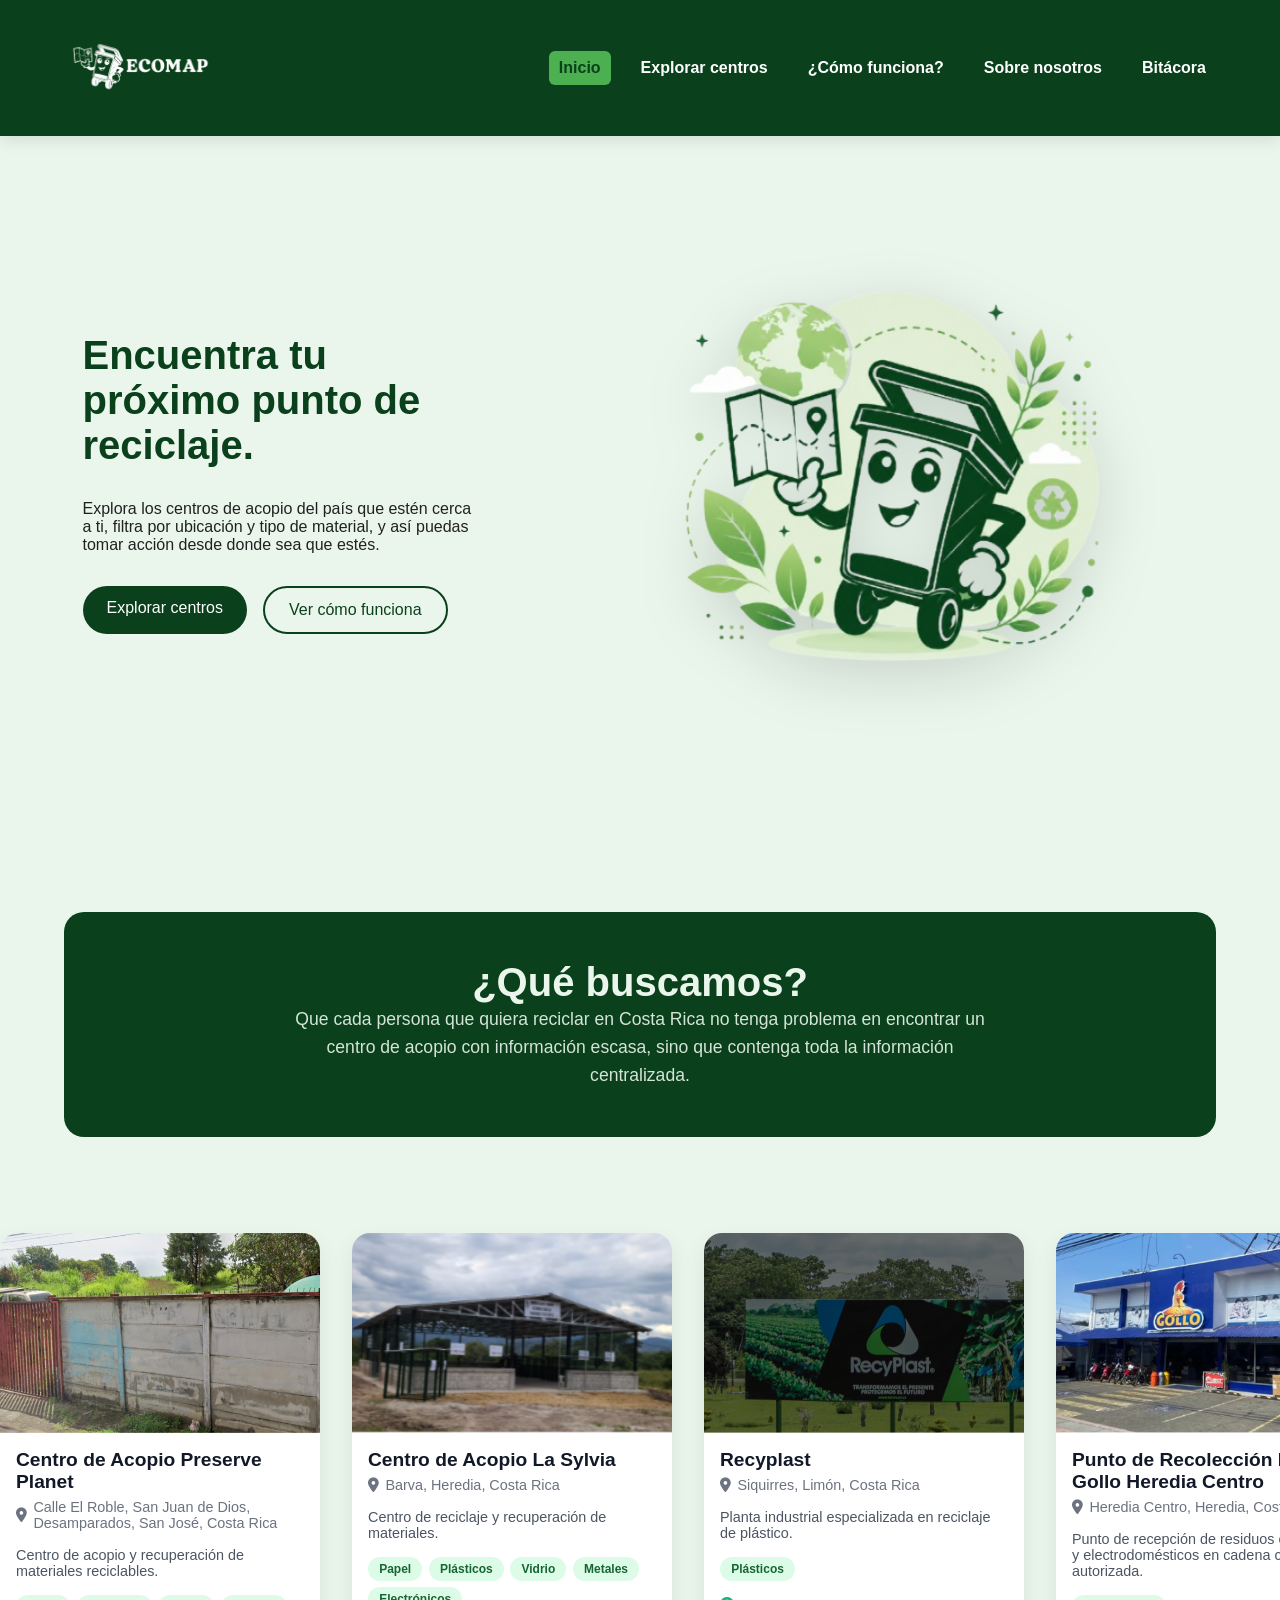
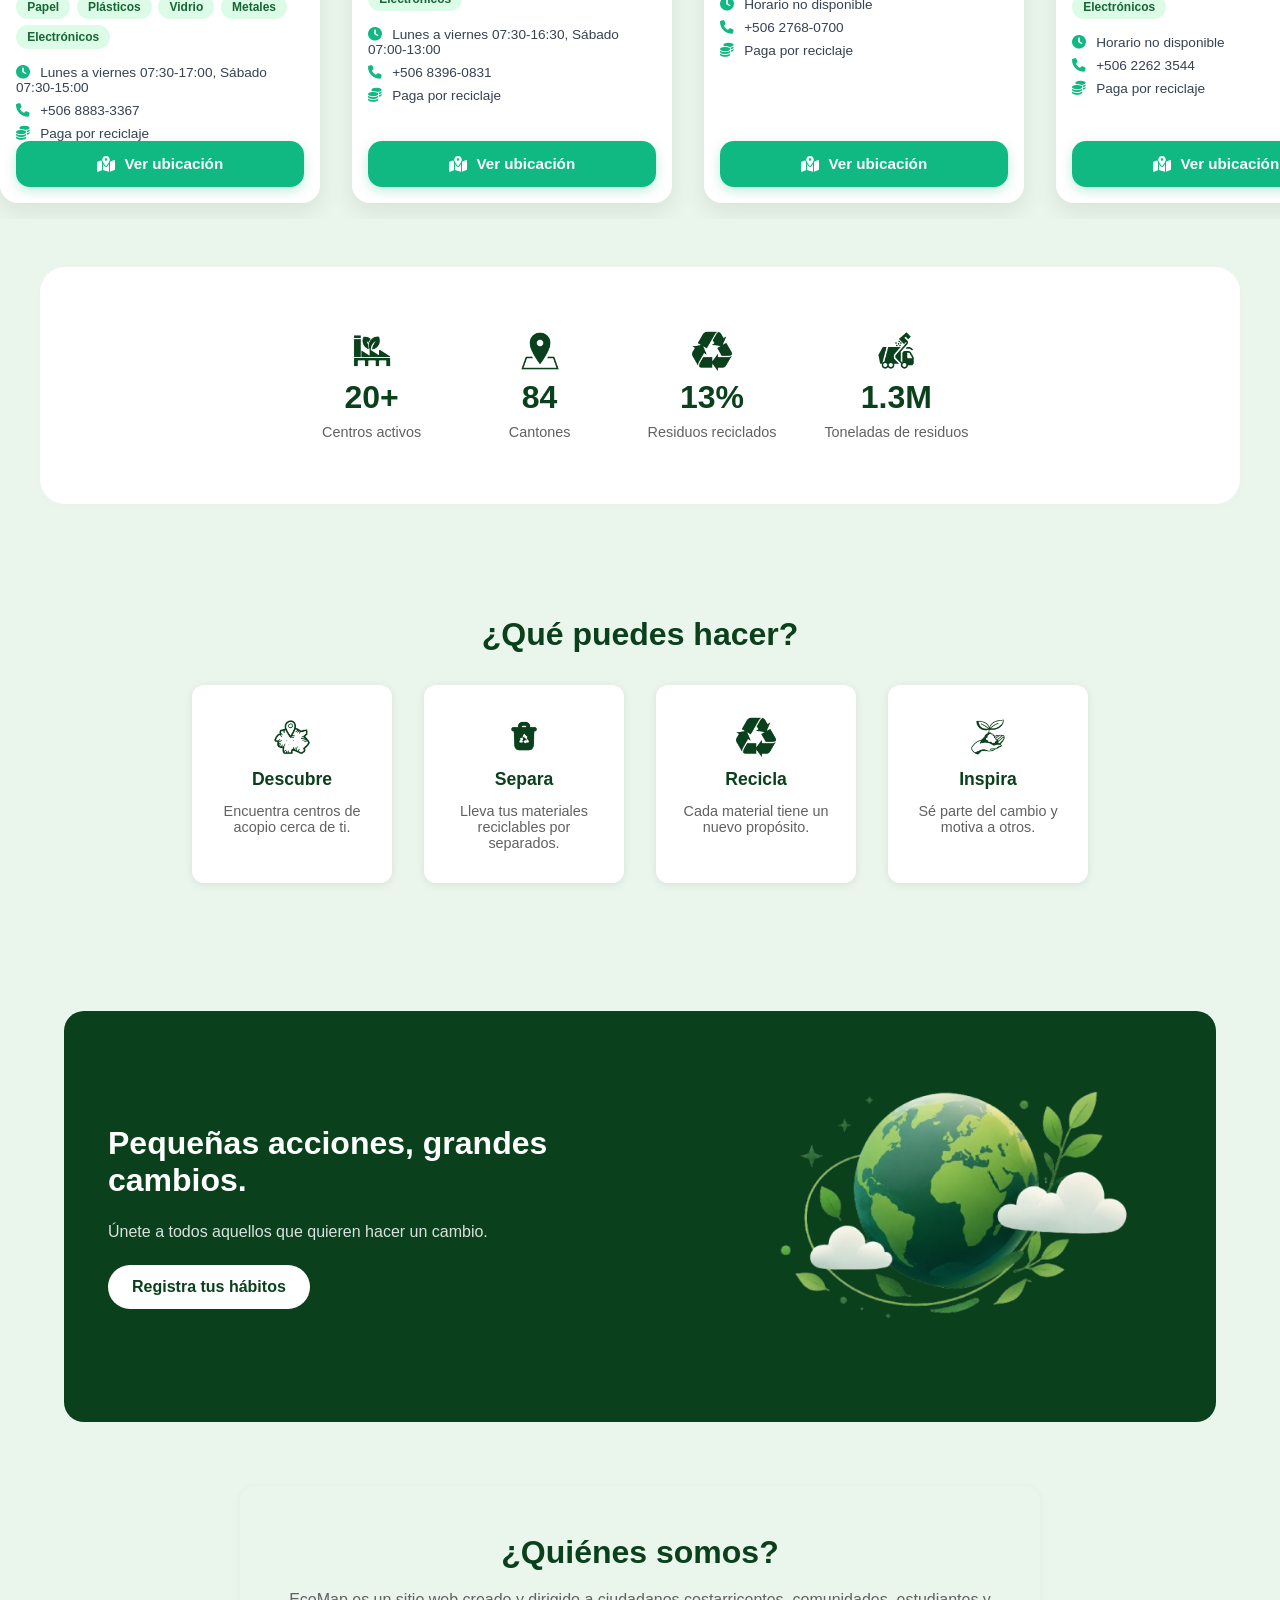
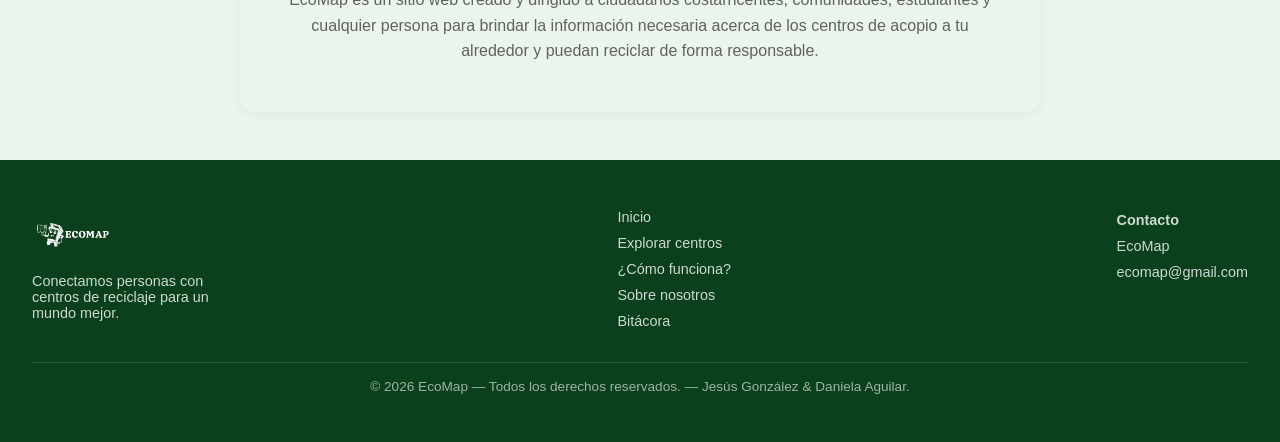
==== commit 9f2a2884: "Arreglo alt" ====
--- a/index.html
+++ b/index.html
@@ -124,7 +124,7 @@
                 </div>
 
                 <div class="funcion-item">
-                    <img src="assets/images/IconoPlanta.png" width="40" alt="Ícono de planta">>
+                    <img src="assets/images/IconoPlanta.png" width="40" alt="Ícono de planta">
                     <h3>Inspira</h3>
                     <p>Sé parte del cambio y motiva a otros.</p>
                 </div>
--- a/css/inicio.css
+++ b/css/inicio.css
@@ -86,6 +86,26 @@
     animation-play-state: paused;
 }
 
+.centros-destacados {
+    overflow: hidden;
+    width: 100%;
+    padding: 1rem 0;
+}
+
+.centros-destacados {
+    overflow: hidden;
+    padding: 1rem 0;
+}
+
+#centros {
+    min-width: max-content;
+}
+
+.centros-destacados {
+    overflow: hidden;
+    padding: 1rem 0;
+}
+
 /* =========================
 CARD PRINCIPAL
 ========================= */
@@ -111,6 +131,7 @@
 LINK PRINCIPAL
 ========================= */
 .carta-link {
+    display: block;
     text-decoration: none;
     color: inherit;
 }
@@ -495,6 +516,7 @@
         padding: 3rem 1.5rem;
         gap: 2rem;
         text-align: center;
+        align-items: center;
     }
 
     .hero-text {
@@ -502,9 +524,24 @@
         align-items: center;
     }
 
+    .hero-botones {
+        flex-direction: column;
+        width: 100%;
+        align-items: center;
+    }
+
+    .hero-botones a {
+        width: 100%;
+        max-width: 280px;
+    }
+
     .hero-image {
-        max-width: 60%;
+        max-width: 80%;
         margin: 0 auto;
+    }
+
+    .hero-image figure {
+        margin: 0;
     }
 
     /* Estadísticas en 2 columnas */
@@ -520,6 +557,7 @@
     /* Tarjetas de cómo funciona en 2 columnas */
     .funciones-grid {
         gap: 1rem;
+        justify-content: center;
     }
 
     /* Mensaje apilado */
@@ -527,6 +565,7 @@
         flex-direction: column;
         margin: 2rem 1rem;
         text-align: center;
+        gap: 1.5rem;
     }
 
     .mensaje-texto {
@@ -535,8 +574,14 @@
     }
 
     .mensaje-imagen {
-        max-width: 60%;
+        max-width: 80%;
         margin: 0 auto;
+    }
+
+    #centros {
+        gap: 1rem;
+        width: max-content;
+        animation: scroll 25s linear infinite;
     }
 }
 
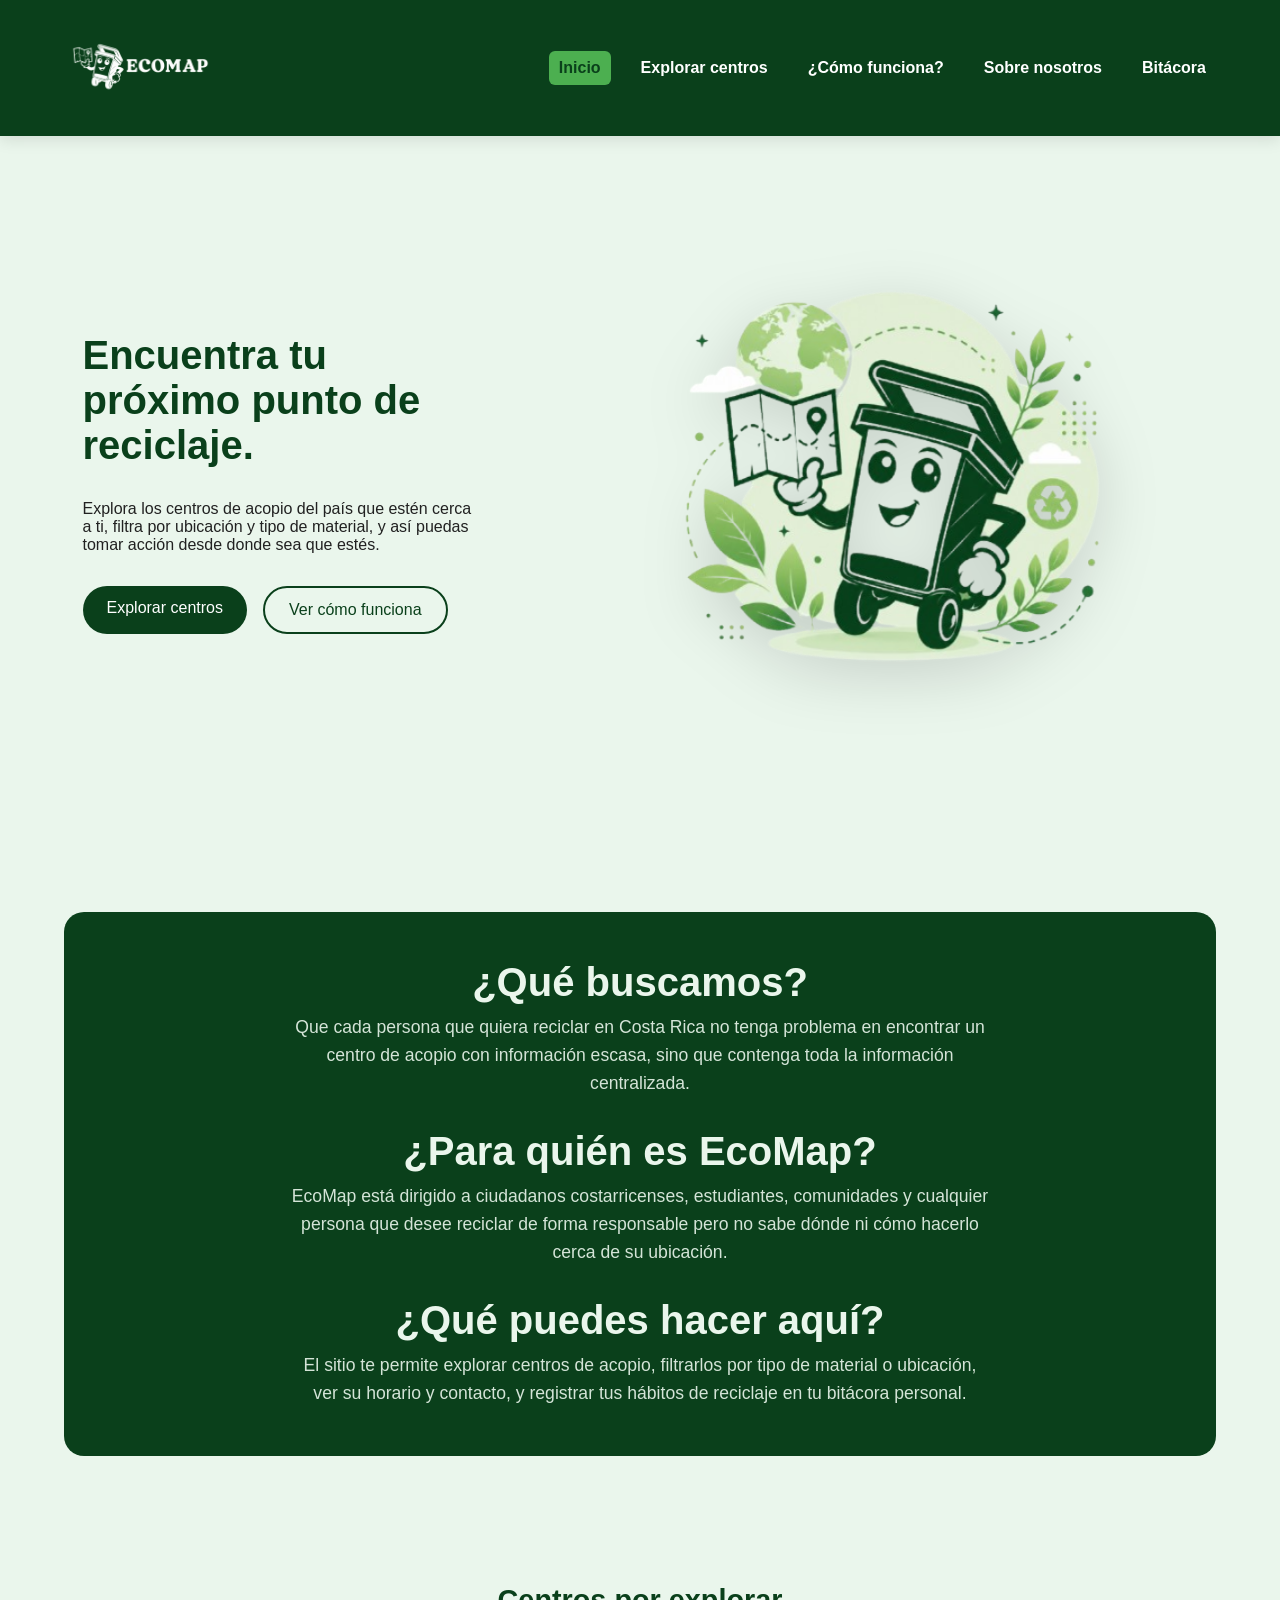
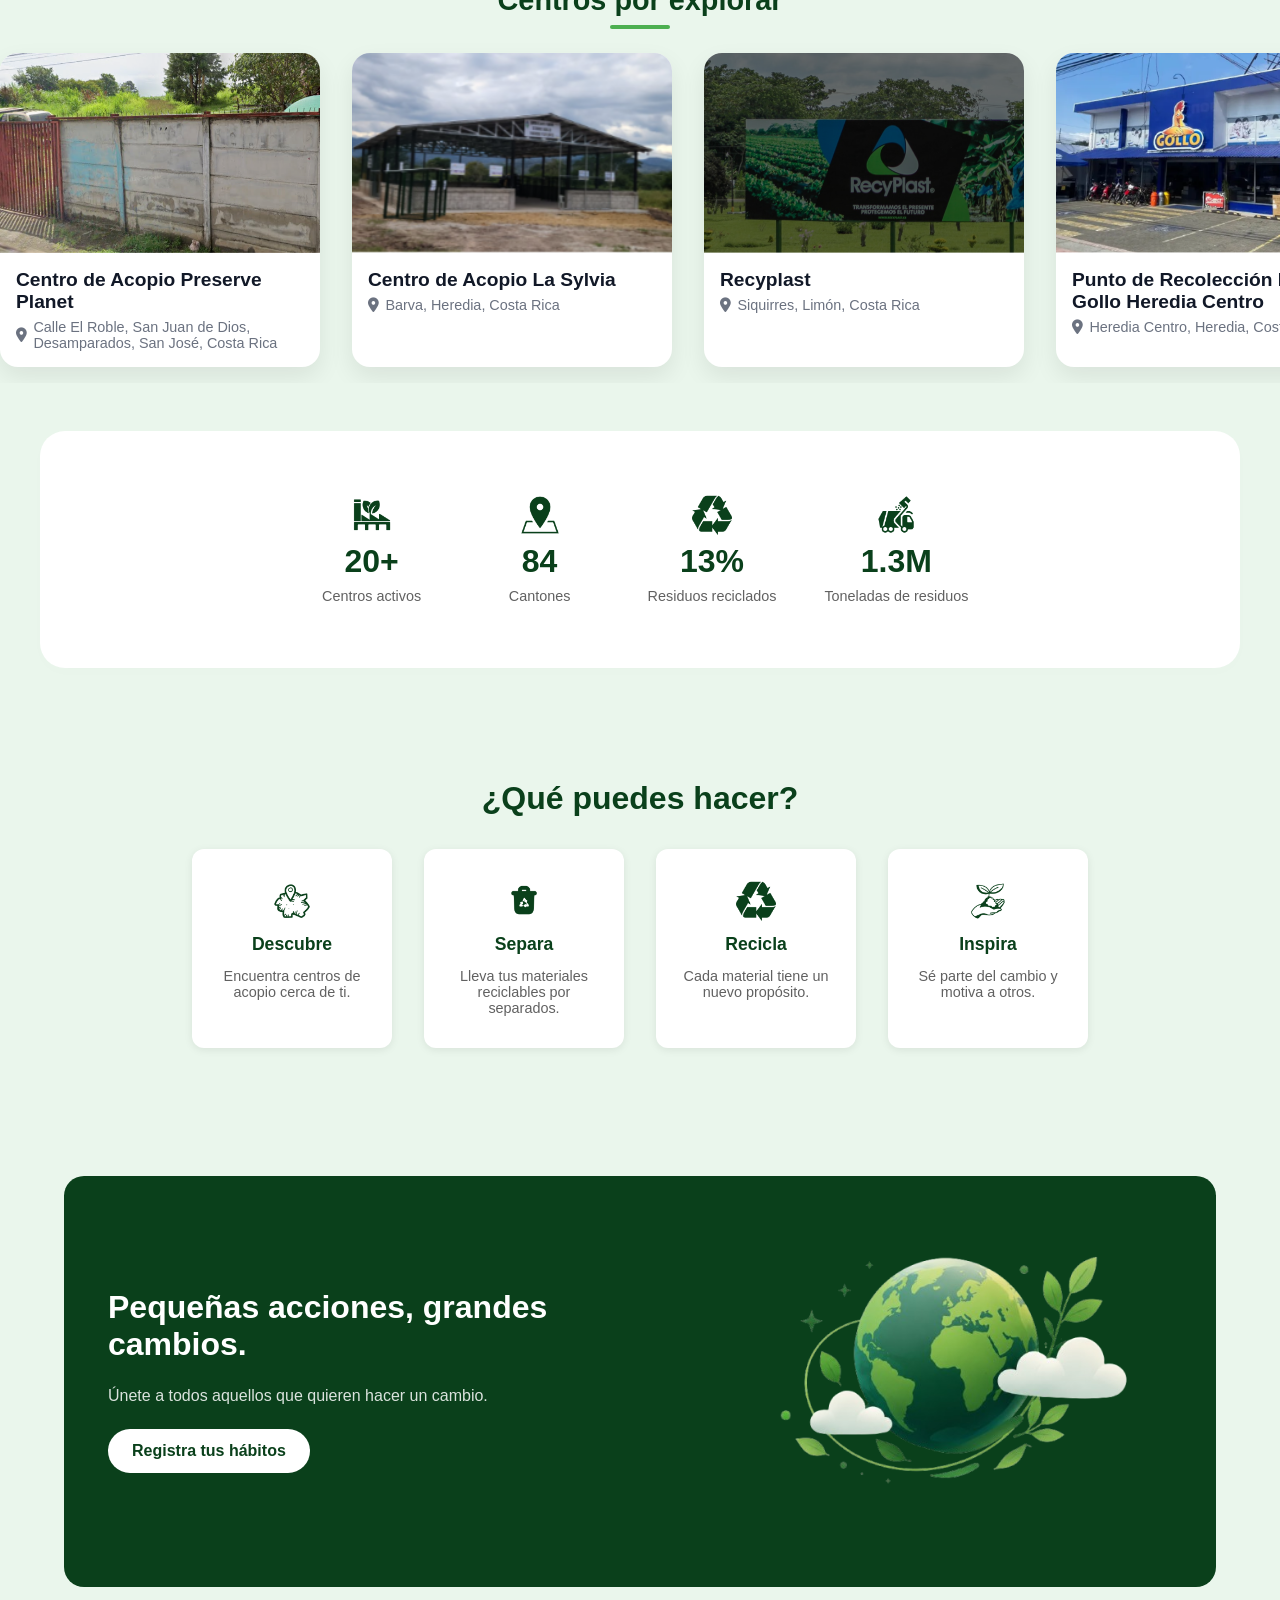
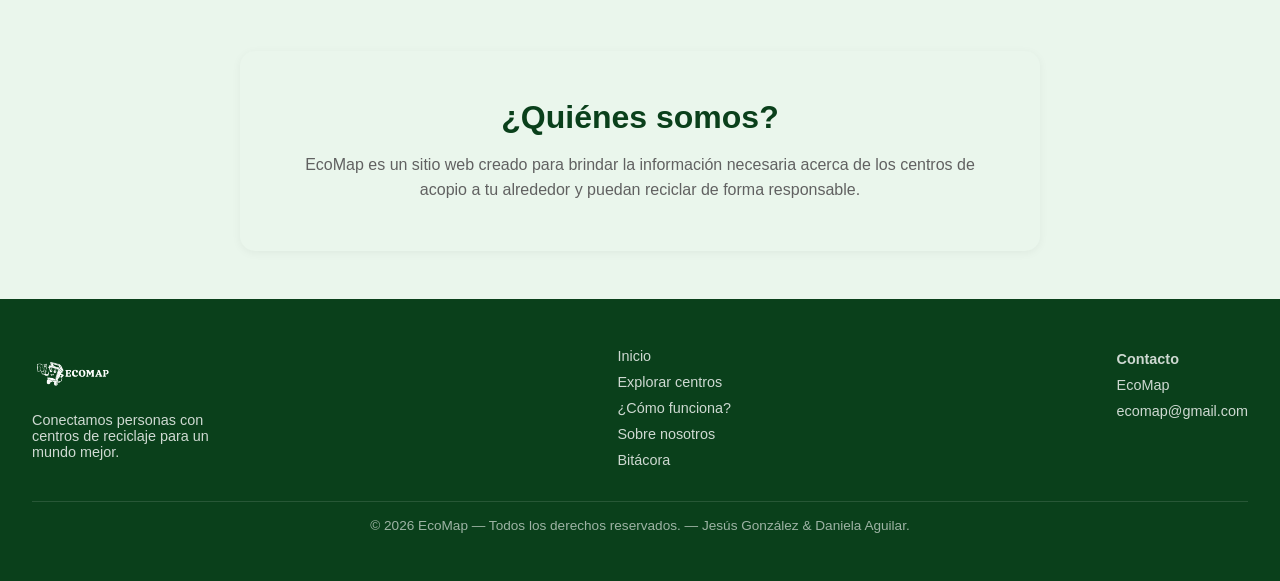
==== commit 3b54cb7a: "Arreglos finales" ====
--- a/index.html
+++ b/index.html
@@ -67,9 +67,20 @@
                 Que cada persona que quiera reciclar en Costa Rica no tenga problema en encontrar
                 un centro de acopio con información escasa, sino que contenga toda la información centralizada.
             </p>
+            <h2>¿Para quién es EcoMap?</h2>
+            <p>
+                EcoMap está dirigido a ciudadanos costarricenses, estudiantes, comunidades y cualquier persona
+                que desee reciclar de forma responsable pero no sabe dónde ni cómo hacerlo cerca de su ubicación.
+            </p>
+            <h2>¿Qué puedes hacer aquí?</h2>
+            <p>
+                El sitio te permite explorar centros de acopio, filtrarlos por tipo de material o ubicación,
+                ver su horario y contacto, y registrar tus hábitos de reciclaje en tu bitácora personal.
+            </p>
         </section>
 
         <section class="centros-destacados">
+            <h2>Centros por explorar</h2>
             <div id="centros"></div>
         </section>
 
@@ -106,7 +117,7 @@
             <h2>¿Qué puedes hacer?</h2>
             <div class="funciones-grid">
                 <div class="funcion-item">
-                    <img src="assets/images/IconoLugar.png" width="40"  alt="Ícono de ubicación">
+                    <img src="assets/images/IconoLugar.png" width="40" alt="Ícono de ubicación">
                     <h3>Descubre</h3>
                     <p>Encuentra centros de acopio cerca de ti.</p>
                 </div>
@@ -148,8 +159,7 @@
         <section id="sobre-nosotros" class="sobre-nosotros">
             <h2>¿Quiénes somos?</h2>
             <p>
-                EcoMap es un sitio web creado y dirigido a ciudadanos costarricentes, comunidades, estudiantes
-                y cualquier persona para brindar la información necesaria acerca de los centros de acopio a tu alrededor
+                EcoMap es un sitio web creado para brindar la información necesaria acerca de los centros de acopio a tu alrededor
                 y puedan reciclar de forma responsable.
             </p>
         </section>
--- a/css/style.css
+++ b/css/style.css
@@ -1,3 +1,6 @@
+/* =========================
+Variables globales — Paleta de colores
+========================= */
 :root {
     --verde-oscuro: #0A401B;
     --verde-medio: #2E7D32;
@@ -8,37 +11,50 @@
     --texto-gris: #616161;
 }
 
+/* =========================
+Elimina márgenes y padding por defecto
+========================= */
 * {
     margin: 0;
     padding: 0;
     box-sizing: border-box;
 }
 
+/* =========================
+Body
+========================= */
 body {
     font-family: Verdana, Geneva, Tahoma, sans-serif;
     color: var(--texto-oscuro);
     background-color: var(--fondo);
 }
 
-/* Header */
+/* =========================
+Header 
+========================= */
+/* Contenedor principal del header */
 header {
     display: flex;
     justify-content: space-between;
     align-items: center;
     background-color: var(--verde-oscuro);
     padding: 1rem 5%;
-    position: sticky;
+    position: relative;
     top: 0;
-    z-index: 1000;
+    z-index: 100;
     box-shadow: 0 4px 15px rgba(0, 0, 0, 0.1);
 }
 
+/* Logo del header */
 header img {
     width: 150px;
     height: auto;
 }
 
-/* Navegación */
+/* =========================
+Navegación 
+========================= */
+/* Lista de enlaces del menú */
 .main-nav ul {
     display: flex;
     list-style: none;
@@ -46,6 +62,7 @@
     gap: 20px;
 }
 
+/* Enlace individual del menú */
 .main-nav a {
     color: var(--blanco);
     font-weight: bold;
@@ -55,12 +72,16 @@
     display: inline-block;
 }
 
+/* Hover de los enlaces del menú */
 .main-nav a:hover {
     background-color: var(--verde-claro);
     color: var(--verde-oscuro);
 }
 
-/* Footer */
+/* =========================
+Footer 
+========================= */
+/* Contenedor principal del footer */
 footer {
     background-color: var(--verde-oscuro);
     color: var(--blanco);
@@ -72,12 +93,14 @@
     gap: 2rem;
 }
 
+/* Logo y descripción en el footer */
 .footer-logo img {
     width: 80px;
     height: auto;
     margin-bottom: 0.5rem;
 }
 
+/* Texto descriptivo debajo del logo */
 .footer-logo p {
     color: var(--blanco);
     opacity: 0.8;
@@ -85,6 +108,7 @@
     max-width: 200px;
 }
 
+/* Lista de enlaces del footer */
 .footer-nav ul {
     list-style: none;
     padding: 0;
@@ -93,6 +117,7 @@
     gap: 0.5rem;
 }
 
+/* Enlace individual del footer */
 .footer-nav a {
     color: var(--blanco);
     text-decoration: none;
@@ -100,10 +125,12 @@
     opacity: 0.8;
 }
 
+/* Hover de los enlaces del footer */
 .footer-nav a:hover {
     opacity: 1;
 }
 
+/* Información de contacto en el footer */
 .footer-contacto address {
     font-style: normal;
     color: var(--blanco);
@@ -112,6 +139,7 @@
     line-height: 1.8;
 }
 
+/* Línea de derechos reservados al fondo del footer */
 .footer-copyright {
     width: 100%;
     text-align: center;
@@ -121,8 +149,11 @@
     border-top: 1px solid rgba(255, 255, 255, 0.2);
 }
 
-/* Responsive */
-/* ── Hamburguesa (oculta por defecto en desktop) ── */
+/* =========================
+Hamburguesa 
+========================= */
+
+/* Botón oculto por defecto en desktop */
 .hamburguesa {
     display: none;
     flex-direction: column;
@@ -133,7 +164,7 @@
     padding: 4px;
 }
 
-/* Las 3 líneas del ícono */
+/* Líneas del ícono hamburguesa */
 .hamburguesa span {
     display: block;
     width: 25px;
@@ -142,75 +173,84 @@
     border-radius: 3px;
     transition: 0.3s ease;
 }
-
-/*  Tablet (768px) */
+/* =========================
+Responsive — Tablet 
+========================= */
 @media (max-width: 768px) {
 
-    /* Mostramos el botón hamburguesa */
+    /* Muestra el botón hamburguesa */
     .hamburguesa {
         display: flex;
     }
 
-    /* Ocultamos el menú por defecto */
+    /* Oculta el menú por defecto en móvil */
     .main-nav {
         display: none;
         width: 100%;
     }
 
-    /* Cuando tiene la clase abierto, se muestra */
+    /* Muestra el menú cuando se abre con JS */
     .main-nav.abierto {
         display: block;
     }
 
-    /* Header en columna */
+    /* Header apilado en columna */
     header {
         flex-wrap: wrap;
         padding: 1rem;
         gap: 0.5rem;
     }
 
-    /* Links del menú en columna */
+    /* Links del menú apilados verticalmente */
     .main-nav ul {
         flex-direction: column;
         gap: 0.3rem;
         padding: 0.5rem 0;
     }
 
+    /* Enlace ocupa todo el ancho disponible */
     .main-nav a {
         display: block;
         padding: 0.6rem 0.5rem;
     }
 
-    /* Footer apilado */
+    /* Footer apilado verticalmente */
     footer {
         flex-direction: column;
     }
 }
-
-/*  Celular (480px) */
+/* =========================
+Responsive
+========================= */
 @media (max-width: 480px) {
 
+    /* Header más compacto */
     header {
         padding: 0.8rem;
     }
 
+    /* Logo más pequeño */
     header img {
         width: 100px;
     }
 
+    /* Texto del menú más pequeño */
     .main-nav a {
         font-size: 0.9rem;
     }
 
+    /* Footer con menos padding */
     footer {
         padding: 2rem 1rem;
         gap: 1.5rem;
     }
 
+    /* Descripción del logo más pequeña */
     .footer-logo p {
         font-size: 0.8rem;
     }
 
+    /* Copyright más pequeño */
     .footer-copyright {
         font-size: 0.75rem;
     }
--- a/css/inicio.css
+++ b/css/inicio.css
@@ -1,10 +1,15 @@
+/* =========================
+NAVEGACIÓN 
+========================= */
 .main-nav ul li.active a {
     background-color: var(--verde-claro);
     color: var(--verde-oscuro);
-
-}
-
-/* Hero */
+}
+
+
+/* =========================
+HERO 
+========================= */
 .hero {
     display: flex;
     justify-content: center;
@@ -24,7 +29,7 @@
 
 .hero-text h1 {
     font-size: 2.5rem;
-    color: var(--verde-oscuro)
+    color: var(--verde-oscuro);
 }
 
 .hero-image {
@@ -50,6 +55,7 @@
 .hero-botones a:hover,
 .mensaje-texto a:hover {
     transform: translateY(-3px);
+    opacity: 0.85;
 }
 
 .hero-botones .btn-principal {
@@ -68,56 +74,68 @@
     text-decoration: none;
 }
 
-.hero-botones a:hover {
-    opacity: 0.85;
-}
-
-/* =========================
-CONTENEDOR GENERAL
-========================= */
-#centros {
-    display: flex;
-    gap: 2rem;
-    width: max-content;
-    animation: scroll 25s linear infinite;
-}
-
-#centros:hover {
-    animation-play-state: paused;
-}
-
+/* =========================
+CENTROS DESTACADOS 
+========================= */
 .centros-destacados {
     overflow: hidden;
     width: 100%;
     padding: 1rem 0;
 }
 
-.centros-destacados {
-    overflow: hidden;
-    padding: 1rem 0;
+.centros-destacados h2 {
+    text-align: center;
+    font-size: 1.8rem;
+    color: var(--verde-oscuro);
+    margin-bottom: 1.5rem;
+    padding-top: 2rem;
+    position: relative;
+}
+
+.centros-destacados h2::after {
+    content: "";
+    display: block;
+    width: 60px;
+    height: 4px;
+    background-color: var(--verde-claro);
+    border-radius: 2px;
+    margin: 0.5rem auto 0;
 }
 
 #centros {
+    display: flex;
+    gap: 2rem;
+    width: max-content;
     min-width: max-content;
-}
-
-.centros-destacados {
-    overflow: hidden;
-    padding: 1rem 0;
-}
-
-/* =========================
-CARD PRINCIPAL
+    animation: scroll 25s linear infinite;
+}
+
+#centros:hover {
+    animation-play-state: paused;
+}
+
+@keyframes scroll {
+    from {
+        transform: translateX(0);
+    }
+
+    to {
+        transform: translateX(-50%);
+    }
+}
+
+
+/* =========================
+CARTAS
 ========================= */
 .carta {
     width: 320px;
+    min-width: 320px;
     background: #ffffff;
     border-radius: 18px;
-    overflow: hidden;
-
+    overflow: visible;
     display: flex;
     flex-direction: column;
-
     box-shadow: 0 10px 25px rgba(0, 0, 0, 0.08);
     transition: all 0.3s ease;
 }
@@ -127,18 +145,12 @@
     box-shadow: 0 18px 40px rgba(0, 0, 0, 0.15);
 }
 
-/* =========================
-LINK PRINCIPAL
-========================= */
 .carta-link {
     display: block;
     text-decoration: none;
     color: inherit;
 }
 
-/* =========================
-IMAGEN
-========================= */
 .carta-img {
     width: 100%;
     height: 200px;
@@ -150,114 +162,94 @@
     height: 100%;
     object-fit: cover;
     transition: transform 0.4s ease;
+    border-radius: 18px 18px 0 0;
 }
 
 .carta:hover .carta-img img {
     transform: scale(1.08);
 }
 
-/* =========================
-INFO
-========================= */
 .carta-info {
     padding: 1rem;
 }
 
 .carta-info h3 {
     font-size: 1.2rem;
-    margin-bottom: .4rem;
+    margin-bottom: 0.4rem;
     color: #111827;
 }
 
 .carta-ubicacion {
-    font-size: .9rem;
+    font-size: 0.9rem;
     color: #6b7280;
     display: flex;
     align-items: center;
-    gap: .4rem;
-}
-
-/* =========================
-CONTENEDOR EXTRA
-========================= */
+    gap: 0.4rem;
+}
+
 .carta-extra {
-    display: flex;
+    display: none;
     flex-direction: column;
     flex: 1;
-}
-
-/* =========================
-DESCRIPCIÓN
-========================= */
+    padding: 0 1rem 1rem;
+}
+
+.carta-expandida .carta-extra {
+    display: flex;
+}
+
 .descripcion {
-    font-size: .9rem;
+    font-size: 0.9rem;
     color: #4b5563;
     margin: 0 1rem 1rem;
 }
 
-/* =========================
-MATERIALES
-========================= */
 .materiales {
     display: flex;
     flex-wrap: wrap;
-    gap: .4rem;
+    gap: 0.4rem;
     padding: 0 1rem 1rem;
 }
 
 .materiales span {
     background: #dcfce7;
     color: #166534;
-    padding: .3rem .7rem;
+    padding: 0.3rem 0.7rem;
     border-radius: 999px;
-    font-size: .75rem;
+    font-size: 0.75rem;
     font-weight: 600;
 }
 
-/* =========================
-INFO CENTRO
-========================= */
 .info-centro {
     padding: 0 1rem;
     display: flex;
     flex-direction: column;
-    gap: .5rem;
-    font-size: .85rem;
+    gap: 0.5rem;
+    font-size: 0.85rem;
     color: #374151;
 }
 
 .info-centro i {
-    margin-right: .4rem;
+    margin-right: 0.4rem;
     color: #10b981;
 }
 
-/* =========================
-BOTÓN MAPA
-========================= */
-/* BOTÓN MAPA */
 .boton-mapa {
     display: flex;
     align-items: center;
     justify-content: center;
-    gap: .6rem;
-
+    gap: 0.6rem;
     width: calc(100% - 2rem);
     margin: auto 1rem 1rem;
-
-    padding: .9rem;
-
+    padding: 0.9rem;
     background: #10b981;
     color: white;
-
     text-decoration: none;
-    font-size: .95rem;
+    font-size: 0.95rem;
     font-weight: 600;
-
     border-radius: 14px;
     border: none;
-
     box-shadow: 0 4px 12px rgba(16, 185, 129, 0.25);
-
     transition: all 0.3s ease;
 }
 
@@ -275,38 +267,9 @@
     font-size: 1rem;
 }
 
-
-
-/* Animación infinita */
-
-@keyframes scroll {
-    from {
-        transform: translateX(0);
-    }
-
-    to {
-        transform: translateX(-50%);
-    }
-}
-
-/* Responsive */
-
-@media (max-width: 768px) {
-
-    .carta {
-        width: 280px;
-    }
-
-    .carta img {
-        height: 180px;
-    }
-
-    #centros {
-        gap: 1rem;
-    }
-}
-
-/* Problema */
+/* =========================
+PROBLEMA 
+========================= */
 .problema {
     background-color: var(--verde-oscuro);
     padding: 3rem 2rem;
@@ -315,29 +278,182 @@
     text-align: center;
     max-width: 1200px;
     width: 90%;
-    display:block;
-    clear:both;
+    display: block;
+    clear: both;
     box-sizing: border-box;
+}
+
+.problema h2 {
+    font-size: 2.5rem;
+    color: var(--fondo);
+    margin: 0 0 0.5rem 0;
+    display: block;
+}
+
+.problema h2:not(:first-child) {
+    margin-top: 2rem;
 }
 
 .problema p {
     color: var(--fondo);
     max-width: 700px;
-    margin: 0 auto;
+    margin: 0 auto 0 auto;
     line-height: 1.6;
     opacity: 0.9;
     font-size: 1.1rem;
     display: block;
 }
 
-.problema h2 {
-    font-size: 2.5rem;
-    color: var(--fondo);
-    margin: 0;
-    display: block;
-}
-
-
+
+/* =========================
+ESTADÍSTICAS 
+========================= */
+.estadisticas {
+    background-color: var(--fondo);
+    padding: 3rem 2rem;
+}
+
+.estadisticas-grid {
+    background-color: var(--blanco);
+    padding: 4rem 2rem;
+    border-radius: 25px;
+    box-shadow: 0 4px 15px rgba(0, 0, 0, 0.01);
+    display: flex;
+    justify-content: center;
+    gap: 3rem;
+    max-width: 1200px;
+    margin: 0 auto;
+}
+
+.estadistica-item {
+    display: flex;
+    flex-direction: column;
+    align-items: center;
+    gap: 0.5rem;
+    text-align: center;
+    min-width: 120px;
+}
+
+.estadistica-item strong {
+    font-size: 2rem;
+    color: var(--verde-oscuro);
+}
+
+.estadistica-item p {
+    color: var(--texto-gris);
+    font-size: 0.9rem;
+}
+
+
+/* =========================
+CÓMO FUNCIONA 
+========================= */
+.como-funciona {
+    background-color: var(--fondo);
+    padding: 4rem 2rem;
+    text-align: center;
+}
+
+.como-funciona h2 {
+    font-size: 2rem;
+    color: var(--verde-oscuro);
+    margin-bottom: 2rem;
+}
+
+.como-funciona .funciones-grid {
+    display: flex;
+    justify-content: center;
+    gap: 2rem;
+    flex-wrap: wrap;
+}
+
+.como-funciona .funcion-item {
+    background-color: var(--blanco);
+    border-radius: 12px;
+    padding: 2rem 1.5rem;
+    max-width: 200px;
+    display: flex;
+    flex-direction: column;
+    align-items: center;
+    gap: 0.8rem;
+    box-shadow: 0 2px 8px rgba(0, 0, 0, 0.08);
+    transition: 0.3s ease;
+}
+
+.funcion-item:hover {
+    transform: translateY(-8px);
+    box-shadow: 0 12px 25px rgba(0, 0, 0, 0.12);
+}
+
+.como-funciona .funcion-item h3 {
+    color: var(--verde-oscuro);
+    font-size: 1.1rem;
+}
+
+.como-funciona .funcion-item p {
+    color: var(--texto-gris);
+    font-size: 0.9rem;
+    text-align: center;
+}
+
+
+/* =========================
+MENSAJE 
+========================= */
+.mensaje {
+    background-color: var(--verde-oscuro);
+    padding: 1rem;
+    border-radius: 20px;
+    margin: 4rem;
+    display: flex;
+    justify-content: space-around;
+    align-items: center;
+}
+
+.mensaje-texto {
+    max-width: 50%;
+    display: flex;
+    flex-direction: column;
+    gap: 1.5rem;
+}
+
+.mensaje-texto h2 {
+    font-size: 2rem;
+    color: var(--blanco);
+}
+
+.mensaje-texto p {
+    color: var(--blanco);
+    opacity: 0.85;
+}
+
+.mensaje-texto a {
+    background-color: var(--blanco);
+    color: var(--verde-oscuro);
+    padding: 0.8rem 1.5rem;
+    border-radius: 25px;
+    text-decoration: none;
+    font-weight: bold;
+    align-self: flex-start;
+}
+
+.mensaje-texto a:hover {
+    opacity: 0.85;
+}
+
+.mensaje-imagen {
+    max-width: 40%;
+}
+
+.mensaje-imagen img {
+    width: 100%;
+    height: auto;
+}
+
+
+/* =========================
+SOBRE NOSOTROS 
+========================= */
 .sobre-nosotros {
     background-color: var(--fondo);
     padding: 3rem;
@@ -348,154 +464,6 @@
     margin: 3rem auto;
 }
 
-/* Estadísticas */
-.estadisticas {
-    background-color: var(--fondo);
-    padding: 3rem 2rem;
-}
-
-.estadisticas-grid {
-    background-color: var(--blanco);
-    padding: 4rem 2rem;
-    border-radius: 25px;
-    box-shadow: 0 4px 15px rgba(0, 0, 0, 0.01);
-    display: flex;
-    justify-content: center;
-    gap: 3rem;
-    max-width: 1200px;
-    margin: 0 auto;
-}
-
-.estadistica-item {
-    display: flex;
-    flex-direction: column;
-    align-items: center;
-    gap: 0.5rem;
-    text-align: center;
-    min-width: 120px;
-}
-
-.estadistica-item strong {
-    font-size: 2rem;
-    color: var(--verde-oscuro);
-}
-
-.estadistica-item p {
-    color: var(--texto-gris);
-    font-size: 0.9rem;
-}
-
-/* Como funciona */
-.como-funciona {
-    background-color: var(--fondo);
-    padding: 4rem 2rem;
-    text-align: center;
-}
-
-.como-funciona h2 {
-    font-size: 2rem;
-    color: var(--verde-oscuro);
-    margin-bottom: 2rem;
-}
-
-.como-funciona .funciones-grid {
-    display: flex;
-    justify-content: center;
-    gap: 2rem;
-    flex-wrap: wrap;
-}
-
-.como-funciona .funcion-item {
-    background-color: var(--blanco);
-    border-radius: 12px;
-    padding: 2rem 1.5rem;
-    max-width: 200px;
-    display: flex;
-    flex-direction: column;
-    align-items: center;
-    gap: 0.8rem;
-    box-shadow: 0 2px 8px rgba(0, 0, 0, 0.08);
-    transition: 0.3s ease;
-}
-
-.funcion-item:hover {
-    transform: translateY(-8px);
-    box-shadow: 0 12px 25px rgba(0, 0, 0, 0.12);
-}
-
-.como-funciona .funcion-item h3 {
-    color: var(--verde-oscuro);
-    font-size: 1.1rem;
-}
-
-.como-funciona .funcion-item p {
-    color: var(--texto-gris);
-    font-size: 0.9rem;
-    text-align: center;
-}
-
-/* Mensaje */
-.mensaje {
-    background-color: var(--verde-oscuro);
-    padding: 1rem;
-    border-radius: 20px;
-    margin: 4rem;
-    display: flex;
-    justify-content: space-around;
-    align-items: center;
-}
-
-.mensaje-texto {
-    max-width: 50%;
-    display: flex;
-    flex-direction: column;
-    gap: 1.5rem;
-}
-
-.mensaje-texto h2 {
-    font-size: 2rem;
-    color: var(--blanco);
-}
-
-.mensaje-texto p {
-    color: var(--blanco);
-    opacity: 0.85;
-}
-
-.mensaje-texto a {
-    background-color: var(--blanco);
-    color: var(--verde-oscuro);
-    padding: 0.8rem 1.5rem;
-    border-radius: 25px;
-    text-decoration: none;
-    font-weight: bold;
-    align-self: flex-start;
-}
-
-.mensaje-texto a:hover {
-    opacity: 0.85;
-}
-
-.mensaje-imagen {
-    max-width: 40%;
-}
-
-.mensaje-imagen img {
-    width: 100%;
-    height: auto;
-}
-
-/* Sobre nosotros */
-.sobre-nosotros {
-    background-color: var(--fondo);
-    padding: 3rem;
-    border-radius: 15px;
-    box-shadow: 0 2px 10px rgba(0, 0, 0, 0.05);
-    text-align: center;
-    max-width: 800px;
-    margin: 3rem auto;
-}
-
 .sobre-nosotros h2 {
     font-size: 2rem;
     color: var(--verde-oscuro);
@@ -507,14 +475,17 @@
     line-height: 1.6;
 }
 
-/*  Tablet (768px)  */
+
+/* =========================
+RESPONSIVE - TABLET
+========================= */
 @media (max-width: 768px) {
 
     /* Hero apilado verticalmente */
     .hero {
-        flex-direction: column;
+        flex-direction: column-reverse;
         padding: 3rem 1.5rem;
-        gap: 2rem;
+        gap: 2.5rem;
         text-align: center;
         align-items: center;
     }
@@ -536,12 +507,35 @@
     }
 
     .hero-image {
-        max-width: 80%;
+        max-width: 95%;
         margin: 0 auto;
+        display: flex;
+        justify-content: center;
+    }
+
+    .hero-image img {
+        width: 100%;
+        max-width: 460px;
+        height: auto;
     }
 
     .hero-image figure {
         margin: 0;
+    }
+
+    /* Carrusel de centros */
+    #centros {
+        gap: 1rem;
+        width: max-content;
+        animation: scroll 25s linear infinite;
+    }
+
+    .carta {
+        width: 280px;
+    }
+
+    .carta img {
+        height: 180px;
     }
 
     /* Estadísticas en 2 columnas */
@@ -577,20 +571,17 @@
         max-width: 80%;
         margin: 0 auto;
     }
-
-    #centros {
-        gap: 1rem;
-        width: max-content;
-        animation: scroll 25s linear infinite;
-    }
-}
-
-/*  Celular (480px)  */
+}
+
+/* =========================
+RESPONSIVE — CELULAR
+========================= */
 @media (max-width: 480px) {
 
     /* Hero más compacto */
     .hero {
         padding: 2rem 1rem;
+        flex-direction: column-reverse;
     }
 
     .hero-text h1 {
@@ -598,7 +589,7 @@
     }
 
     .hero-image {
-        max-width: 80%;
+        max-width: 50%;
     }
 
     /* Estadísticas en 1 columna */
@@ -615,11 +606,23 @@
     /* Mensaje más compacto */
     .mensaje {
         margin: 1rem;
-        padding: 2rem 1rem;
+        padding: 1.5rem 1rem;
+        flex-direction: column;
+        text-align: center;
+        gap: 1.5rem;
+    }
+
+    .mensaje-texto {
+        max-width: 100%;
+        align-items: center;
     }
 
     .mensaje-imagen {
         max-width: 80%;
+    }
+
+    .mensaje-texto a {
+        align-self: center;
     }
 
     /* Sobre nosotros */
